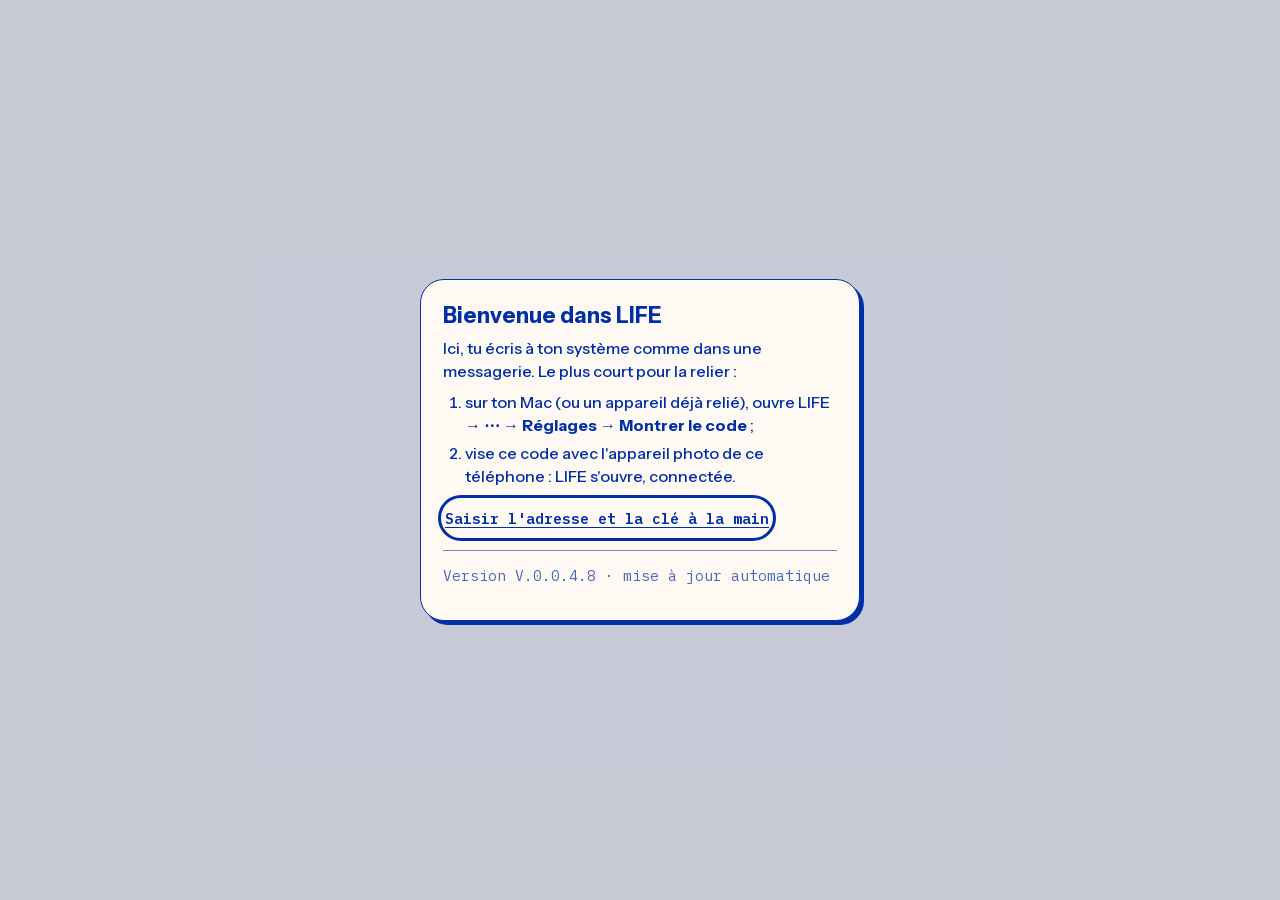
==== index.html @ bb4ff65d "V.0.0.4.8 : Boussole des choix (menu Plus → Boussole des choix) ; message « LIFE n'a rien répondu » " ====
<!doctype html>
<html lang="fr">
<head>
<meta charset="utf-8">
<meta name="viewport" content="width=device-width, initial-scale=1, viewport-fit=cover, interactive-widget=resizes-content">
<meta name="theme-color" content="#f5eee2" media="(prefers-color-scheme: light)">
<meta name="theme-color" content="#0e1830" media="(prefers-color-scheme: dark)">
<title>LIFE</title>
<link rel="manifest" href="manifest.webmanifest">
<link rel="icon" href="icon.svg" type="image/svg+xml">
<link rel="apple-touch-icon" href="icon-192.png">
<meta http-equiv="Content-Security-Policy" content="default-src 'none'; script-src 'self'; style-src 'self'; img-src 'self' data:; font-src 'self'; connect-src 'self' https://*.cloud https://cocon.metamorphose-architecture.fr; worker-src 'self'; manifest-src 'self'; frame-src 'none'; media-src 'none'; base-uri 'none'; form-action 'none'; object-src 'none'; require-trusted-types-for 'script'; trusted-types life">
<meta name="referrer" content="no-referrer">
<link rel="stylesheet" href="app.css">
</head>
<body>
<div id="ouverture" aria-hidden="true"><svg viewBox="79 79 354 354" fill="none" stroke="currentColor" stroke-width="34" stroke-linecap="round"><path d="M256 96v86M256 330v86M96 256h86M330 256h86M143 143l54 54M315 315l54 54M143 369l54-54M315 197l54-54"/></svg></div>
<header>
  <button id="retour-carte" hidden title="Revenir à Ma carte de vie" aria-label="Revenir à Ma carte de vie"><svg viewBox="0 0 24 24" fill="none" stroke="currentColor" stroke-width="1.75" stroke-linecap="round" stroke-linejoin="round" aria-hidden="true"><path d="M15 5l-7 7 7 7"/></svg></button>
  <h1>LIFE<small><span class="long">ta messagerie · </span><span id="ver-haut"></span></small></h1>
  <button id="brief" title="Brief du jour" aria-label="Brief du jour" aria-pressed="false"><svg viewBox="0 0 24 24" fill="none" stroke="currentColor" stroke-width="1.75" stroke-linecap="round" stroke-linejoin="round" aria-hidden="true"><path d="M5 4h11v14a2 2 0 0 0 2 2H6a2 2 0 0 1-2-2V5a1 1 0 0 1 1-1z"/><path d="M16 8h3a1 1 0 0 1 1 1v9a2 2 0 0 1-4 0"/><path d="M7.5 8h5M7.5 11.5h5M7.5 15h3"/></svg></button>
  <button id="maintenance" title="Maintenance" aria-label="Maintenance" aria-pressed="false"><svg viewBox="0 0 24 24" fill="none" stroke="currentColor" stroke-width="1.75" stroke-linecap="round" stroke-linejoin="round" aria-hidden="true"><path d="M14.7 6.3a4 4 0 0 0-5.4 5.4L4 17l3 3 5.3-5.3a4 4 0 0 0 5.4-5.4l-2.5 2.5-2.4-.6-.6-2.4z"/></svg></button>
  <button id="theme" title="Jour / nuit" aria-label="Jour ou nuit"><svg viewBox="0 0 24 24" fill="none" stroke="currentColor" stroke-width="1.75" stroke-linecap="round" stroke-linejoin="round" aria-hidden="true"><circle cx="12" cy="12" r="8"/><path d="M12 4a8 8 0 0 1 0 16z" fill="currentColor"/></svg></button>
  <button id="plus" title="Plus" aria-label="Plus d'options" aria-haspopup="menu" aria-expanded="false"><svg viewBox="0 0 24 24" fill="none" stroke="currentColor" stroke-width="1.75" stroke-linecap="round" stroke-linejoin="round" aria-hidden="true"><circle cx="5" cy="12" r="1.2"/><circle cx="12" cy="12" r="1.2"/><circle cx="19" cy="12" r="1.2"/></svg></button>
  <div id="menu" role="menu" hidden><button id="actualiser" role="menuitem">Actualiser</button><button id="calme" role="menuitem">Ne pas déranger : non</button><button id="notifs" role="menuitem">Notifications : non</button><button id="vers-futur" role="menuitem">Moi dans 5 ans</button><button id="vers-boussole" role="menuitem">Boussole des choix</button><button id="vers-carte" role="menuitem">Ma carte de vie</button><button id="reglages" role="menuitem">Réglages (clé du lien)</button><button id="effacer-fil" role="menuitem">Effacer ce fil</button></div>
</header>
<div id="app">
  <div id="barre-fils">
    <nav id="fils" aria-label="Fils"></nav>
    <button id="plier" aria-label="Voir tous les fils" title="Voir tous les fils" aria-expanded="false" aria-controls="fils"><svg viewBox="0 0 24 24" fill="none" stroke="currentColor" stroke-width="1.75" stroke-linecap="round" stroke-linejoin="round" aria-hidden="true"><path d="M6 15l6-6 6 6"/></svg></button>
    <button id="chercher" aria-label="Rechercher" title="Rechercher"><svg viewBox="0 0 24 24" fill="none" stroke="currentColor" stroke-width="1.75" stroke-linecap="round" stroke-linejoin="round" aria-hidden="true"><circle cx="11" cy="11" r="6.5"/><path d="M16 16l4.5 4.5"/></svg><span class="lib">Rechercher</span><kbd id="raccourci">Ctrl K</kbd></button>
  </div>
  <div id="conv">
    <div id="recherche" role="search" hidden><input id="q" type="search" placeholder="Rechercher dans mes messages…" autocomplete="off" aria-label="Rechercher dans mes messages"><button id="fermer-recherche" aria-label="Fermer la recherche"><svg viewBox="0 0 24 24" fill="none" stroke="currentColor" stroke-width="1.75" stroke-linecap="round" stroke-linejoin="round" aria-hidden="true"><path d="M6 6l12 12M18 6L6 18"/></svg></button></div>
    <div id="epingles"></div>
    <div id="tirer" aria-hidden="true">relâche pour actualiser</div>
    <main id="messages" aria-label="Conversation"><section id="flux" aria-label="Messages"></section><div id="resultats" role="region" aria-label="Résultats de la recherche" hidden></div></main>
    <section id="vue-brief" aria-label="Brief du jour"></section>
    <section id="vue-maintenance" aria-label="Maintenance"></section>
    <footer>
      <div id="bandeau" role="status" aria-live="polite" hidden></div>
      <button class="rond" id="micro" title="Dicter" aria-label="Dicter"><svg viewBox="0 0 24 24" fill="none" stroke="currentColor" stroke-width="1.75" stroke-linecap="round" stroke-linejoin="round" aria-hidden="true"><rect x="9" y="3" width="6" height="11" rx="3"/><path d="M5.5 11a6.5 6.5 0 0 0 13 0M12 17.5V21M8.5 21h7"/></svg></button>
      <textarea id="saisie" rows="1" placeholder="Écris à LIFE…" aria-label="Message"></textarea>
      <button class="rond" id="envoyer" title="Envoyer" aria-label="Envoyer" disabled><svg viewBox="0 0 24 24" fill="none" stroke="currentColor" stroke-width="1.75" stroke-linecap="round" stroke-linejoin="round" aria-hidden="true"><path d="M4 12l16-8-6 16-2.5-6.5z"/><path d="M11.5 13.5L20 4"/></svg></button>
    </footer>
  </div>
</div>

<dialog id="dlg" aria-labelledby="dlg-titre">
  <h2 id="dlg-titre">Clé et connexion</h2>
  <div class="accueil" id="accueil" hidden>
    <p>Ici, tu écris à ton système comme dans une messagerie. Le plus court pour la relier :</p>
    <ol>
      <li>sur ton Mac (ou un appareil déjà relié), ouvre LIFE → <strong>⋯</strong> → <strong>Réglages</strong> → <strong>Montrer le code</strong> ;</li>
      <li>vise ce code avec l'appareil photo de ce téléphone : LIFE s'ouvre, connectée.</li>
    </ol>
    <button type="button" class="lien" id="a-la-main">Saisir l'adresse et la clé à la main</button>
  </div>
  <div class="manuel">
  <p>Colle l'adresse du lien et la clé (les mêmes que dans Ma carte de vie). Elles restent sur cet appareil.</p>
  <input id="adresse" type="url" autocomplete="off" placeholder="Adresse du lien (commence par https://)" aria-label="Adresse du lien">
  <input id="cle" type="password" autocomplete="off" placeholder="Clé du lien" aria-label="Clé du lien">
  <input id="cle-life" type="password" autocomplete="off" placeholder="Clé propre à LIFE (facultatif)" aria-label="Clé propre à LIFE, facultative">
  <div class="rang cle-bt"><button id="coller-cle">Coller la clé copiée</button><button id="copier-cle">Copier la clé</button></div>
  <menu><button value="annuler" id="annuler">Annuler</button><button class="principal" id="garder">Enregistrer</button></menu>
  </div>
  <div class="appareil">
    <h3>Connecter un autre appareil</h3>
    <p>Sur l'ordinateur, montre le code ; sur le téléphone, vise-le avec l'appareil photo : LIFE s'ouvre, connectée, et propose de s'installer. L'adresse et la clé passent d'un appareil à l'autre, les messages sont les mêmes partout. Ce code contient ta clé : ne le montre qu'à toi.</p>
    <div class="rang"><button id="tester">Tester la connexion</button><button id="montrer-qr">Montrer le code (téléphone)</button><button id="copier-lien">Copier le lien</button></div>
    <img id="qr" alt="Code de connexion" hidden>
  </div>
  <div class="appareil">
    <h3>Cet appareil</h3>
    <p id="stockage"></p>
  </div>
  <div class="appareil">
    <h3>Effacer cet appareil</h3>
    <p>Retire de cet appareil tout ce que LIFE y garde (adresse, clés, messages, réglages, copie hors ligne). Rien n'est effacé sur le serveur ni dans Ma carte de vie.</p>
    <div class="rang"><button id="effacer-appareil">Effacer cet appareil…</button></div>
  </div>
  <p class="version" id="version"></p>
</dialog>
<dialog id="dlg-effacer" aria-labelledby="ef-titre">
  <h2 id="ef-titre">Effacer LIFE de cet appareil ?</h2>
  <p>L'adresse, les clés, les messages gardés ici et les suppressions pas encore envoyées seront perdus sur cet appareil. Le serveur et Ma carte de vie ne changent pas.</p>
  <label for="ef-saisie">Pour confirmer, tape EFFACER :</label>
  <input id="ef-saisie" type="text" autocomplete="off" autocapitalize="characters" spellcheck="false">
  <menu><button id="ef-non">Annuler</button><button class="principal" id="ef-ok" disabled>Effacer</button></menu>
</dialog>
<dialog id="dlg-connexion" aria-labelledby="cx-titre">
  <h2 id="cx-titre">Connecter cet appareil ?</h2>
  <p>Ce lien relie LIFE au serveur :</p>
  <p class="hote" id="cx-hote"></p>
  <p id="cx-avert"></p>
  <div id="cx-retaper"><label for="cx-saisie">Pour confirmer, tape le nom du serveur ci-dessus :</label>
  <input id="cx-saisie" type="text" autocomplete="off" autocapitalize="off" spellcheck="false" inputmode="url"></div>
  <menu><button id="cx-non">Refuser</button><button class="principal" id="cx-ok" disabled>Connecter</button></menu>
</dialog>
<div id="installe" hidden role="dialog" aria-modal="true" aria-labelledby="installe-titre"><div>
  <h2 id="installe-titre">LIFE est connectée ✓</h2>
  <p id="installe-txt">Installe-la sur ce téléphone : elle aura son icône et s'ouvrira comme une app.</p>
  <button class="principal" id="installe-ok">Installer LIFE</button><button id="installe-non">Plus tard</button>
</div></div>
<div id="annonce" class="lecteur" role="status" aria-live="polite" aria-atomic="true"></div>
<button id="maj" hidden>Nouvelle version de LIFE — toucher pour l'ouvrir</button>

<script src="app.js"></script>
</body>
</html>
---- app.css ----
/* Polices et jetons : charte commune aux trois apps (apps/charte/jetons.css). */
/* ===== jetons communs : début (copie de apps/charte/jetons.css — ne pas modifier ici) ===== */
/* ===== Jetons communs — LIFE, Coulisses, Tri Instagram (charte du 13/10/2026, audit design) =====
   Source unique : apps/charte/jetons.css. Chaque app en garde une COPIE IDENTIQUE en tête de sa feuille de style,
   entre les deux lignes « jetons communs » ; la recopier avec : python3 apps/charte/synchroniser.py
   (tests/test_charte_apps.py vérifie que les trois copies sont identiques à la source et que les contrastes tiennent).
   Polices : deux familles, hébergées avec chaque app (dossier fonts/ à côté de la page, licence SIL OFL 1.1) :
   aucun appel à un tiers. Instrument Sans (titres, texte long) est une police variable : une seule déclaration.
   Jour par défaut ; nuit par le réglage de l'appareil, ou forcée avec data-theme="nuit" (data-theme="jour" force le jour). */
@font-face { font-family: 'Instrument Sans'; font-style: normal; font-weight: 400 700; font-display: swap; src: url(fonts/instrument-sans.woff2) format('woff2'); unicode-range: U+0000-00FF, U+0131, U+0152-0153, U+02BB-02BC, U+02C6, U+02DA, U+02DC, U+0304, U+0308, U+0329, U+2000-206F, U+20AC, U+2122, U+2191, U+2193, U+2212, U+2215, U+FEFF, U+FFFD; }
@font-face { font-family: 'IBM Plex Mono'; font-style: normal; font-weight: 400; font-display: swap; src: url(fonts/plex-mono-400.woff2) format('woff2'); unicode-range: U+0000-00FF, U+0131, U+0152-0153, U+02BB-02BC, U+02C6, U+02DA, U+02DC, U+0304, U+0308, U+0329, U+2000-206F, U+20AC, U+2122, U+2191, U+2193, U+2212, U+2215, U+FEFF, U+FFFD; }
@font-face { font-family: 'IBM Plex Mono'; font-style: italic; font-weight: 400; font-display: swap; src: url(fonts/plex-mono-400-italique.woff2) format('woff2'); unicode-range: U+0000-00FF, U+0131, U+0152-0153, U+02BB-02BC, U+02C6, U+02DA, U+02DC, U+0304, U+0308, U+0329, U+2000-206F, U+20AC, U+2122, U+2191, U+2193, U+2212, U+2215, U+FEFF, U+FFFD; }
@font-face { font-family: 'IBM Plex Mono'; font-style: normal; font-weight: 500; font-display: swap; src: url(fonts/plex-mono-500.woff2) format('woff2'); unicode-range: U+0000-00FF, U+0131, U+0152-0153, U+02BB-02BC, U+02C6, U+02DA, U+02DC, U+0304, U+0308, U+0329, U+2000-206F, U+20AC, U+2122, U+2191, U+2193, U+2212, U+2215, U+FEFF, U+FFFD; }
@font-face { font-family: 'IBM Plex Mono'; font-style: normal; font-weight: 600; font-display: swap; src: url(fonts/plex-mono-600.woff2) format('woff2'); unicode-range: U+0000-00FF, U+0131, U+0152-0153, U+02BB-02BC, U+02C6, U+02DA, U+02DC, U+0304, U+0308, U+0329, U+2000-206F, U+20AC, U+2122, U+2191, U+2193, U+2212, U+2215, U+FEFF, U+FFFD; }
@font-face { font-family: 'IBM Plex Mono'; font-style: normal; font-weight: 700; font-display: swap; src: url(fonts/plex-mono-700.woff2) format('woff2'); unicode-range: U+0000-00FF, U+0131, U+0152-0153, U+02BB-02BC, U+02C6, U+02DA, U+02DC, U+0304, U+0308, U+0329, U+2000-206F, U+20AC, U+2122, U+2191, U+2193, U+2212, U+2215, U+FEFF, U+FFFD; }
:root {
  /* couleurs : fond crème, encre bleu Klein (contrastes : tests/test_charte_apps.py) */
  --fond: #F5EEE2; --plateau: #FAF5EC; --surface: #FEFAF3;
  --encre: #002FA7; --encre-2: #4768BD; --texte: #14204A;
  --trait: #002FA7; --trait-doux: #6F86C6; --pale: #DBE3F3; --ombre: #C9D6F0;
  --plein: #002FA7; --sur-plein: #FDFAF4;
  /* états : toujours doublés d'une forme ou d'un mot (jamais la couleur seule) */
  --ok: #186E48; --veille: #925500; --panne: #B42A35; --neutre: #6F7896;
  /* typographie : deux familles, sept tailles */
  --display: "Instrument Sans", "Helvetica Neue", Arial, sans-serif;
  --mono: "IBM Plex Mono", ui-monospace, Menlo, monospace;
  --t-xs: 12px; --t-s: 13px; --t-m: 14.5px; --t-l: 16px; --t-xl: 18px; --t-2xl: 22px; --t-3xl: 28px;
  /* espace (grille de 4) */
  --e-1: 4px; --e-2: 8px; --e-3: 12px; --e-4: 16px; --e-5: 24px; --e-6: 32px;
  /* formes : trait de 1,5 px, ombres décalées sans flou */
  --r-s: 8px; --r-m: 14px; --r-l: 24px; --r-p: 999px;
  --trait-l: 1.5px;
  --sh-1: 2px 2px 0 var(--ombre); --sh-2: 4px 4px 0 var(--ombre); --sh-3: 4px 4px 0 var(--encre);
  --cible: 44px;
  color-scheme: light;
}
:root[data-theme="nuit"] {
  --fond: #0E1830; --plateau: #122041; --surface: #172A52;
  --encre: #E3EAFF; --encre-2: #9AABD4; --texte: #E3EAFF;
  --trait: #93B3F0; --trait-doux: #6A80B8; --pale: #29447F; --ombre: #070F22;
  --plein: #93B3F0; --sur-plein: #0E1830;
  --ok: #4CC88E; --veille: #F0A93B; --panne: #FF858D; --neutre: #8F9AC0;
  --sh-3: 4px 4px 0 #2F55D4;
  color-scheme: dark;
}
@media (prefers-color-scheme: dark) {
  :root:not([data-theme="jour"]) {
    --fond: #0E1830; --plateau: #122041; --surface: #172A52;
    --encre: #E3EAFF; --encre-2: #9AABD4; --texte: #E3EAFF;
    --trait: #93B3F0; --trait-doux: #6A80B8; --pale: #29447F; --ombre: #070F22;
    --plein: #93B3F0; --sur-plein: #0E1830;
    --ok: #4CC88E; --veille: #F0A93B; --panne: #FF858D; --neutre: #8F9AC0;
    --sh-3: 4px 4px 0 #2F55D4;
    color-scheme: dark;
  }
}
/* ===== jetons communs : fin ===== */
/* LIFE — messagerie personnelle, dans le langage visuel de Ma carte de vie : bleu Klein sur crème, traits nets de
   1,5 px, ombres décalées sans flou, pastilles. Aucune clé dans ce fichier : l'adresse et la clé du lien sont saisies
   sur l'appareil (Réglages) et gardées dans ce navigateur seulement.
   Deux apps pensées séparément : APP TÉLÉPHONE (par défaut, et tout écran tactile, même large : tuiles de fils,
   zones tactiles de 44 px) et APP ORDINATEUR (900 px et plus, à la souris : @media (min-width: 900px) and (pointer: fine) ;
   fils en colonne à gauche, conversation à droite ; cibles de 36 px). */
/* Jetons propres à LIFE (le reste vient des jetons communs ci-dessus) */
:root { --accent: #002FA7; --sur-accent: #FDFAF4; --heure-moi: #C9D6F0; }   /* --heure-moi : heure dans la bulle envoyée */
:root[data-theme="nuit"] { --accent: #2F55D4; --sur-accent: #FFFFFF; --heure-moi: #172A52; }
@media (prefers-color-scheme: dark) { :root:not([data-theme="jour"]) { --accent: #2F55D4; --sur-accent: #FFFFFF; --heure-moi: #172A52; } }
* { box-sizing: border-box; }
/* Tout tient dans l'écran : la page ne défile jamais, seule la conversation défile. */
html, body { margin: 0; height: 100%; background: var(--fond); color: var(--encre); font: var(--t-l)/1.45 var(--mono); overflow: hidden; overscroll-behavior: none; }
body { display: flex; flex-direction: column; height: 100dvh; max-width: 760px; margin: 0 auto; }
button { font-family: inherit; }

/* ---------- En-tête ---------- */
header { position: relative; flex: none; display: flex; align-items: center; gap: 6px; padding: calc(env(safe-area-inset-top) + 8px) 16px 4px; }
header h1 { margin: 0 auto 0 0; min-width: 0; font: 700 26px/1 var(--display); letter-spacing: -.5px; }
header h1 small { display: block; font: 400 var(--t-xs)/1.2 var(--mono); letter-spacing: .5px; color: var(--encre-2); margin-top: 4px; text-transform: uppercase; white-space: nowrap; }
header > button { position: relative; flex: none; display: grid; place-items: center; padding: 0; width: var(--cible); height: var(--cible); border-radius: 50%;
  border: 1.5px solid var(--trait); background: var(--surface); color: var(--encre); cursor: pointer; }
header > button svg { width: 22px; height: 22px; }
header > button:active { transform: translate(2px, 2px); }
header > button[aria-pressed="true"] { background: var(--plein); border-color: var(--plein); color: var(--sur-plein); box-shadow: var(--sh-1); }
header > button .badge { position: absolute; top: -6px; right: -6px; min-width: 20px; height: 20px; padding: 0 5px; border-radius: var(--r-p);
  background: var(--plein); color: var(--sur-plein); border: 1.5px solid var(--surface); font: 600 var(--t-xs)/17px var(--mono); text-align: center; }
header > button[aria-pressed="true"] .badge { display: none; }
#menu { position: absolute; top: calc(100% + 2px); right: 16px; z-index: 12; display: flex; flex-direction: column; min-width: 240px;
  background: var(--surface); border: 1.5px solid var(--trait); border-radius: var(--r-m); box-shadow: var(--sh-3); overflow: hidden; }
#menu[hidden] { display: none; }
#menu button { all: unset; box-sizing: border-box; cursor: pointer; min-height: 48px; padding: 14px 20px; font: 500 var(--t-m)/20px var(--mono); color: var(--encre); }
#menu button + button { border-top: 1px solid var(--trait-doux); }
#menu #effacer-fil { margin-top: 6px; border-top: 1.5px solid var(--trait); }   /* action destructrice : en dernier, à part */

/* ---------- Fils (téléphone : tuiles en grille, voir APP TÉLÉPHONE plus bas ; ordinateur : colonne à gauche) ---------- */
#app { flex: 1; min-height: 0; display: flex; flex-direction: column; }
#barre-fils { flex: none; display: flex; align-items: center; gap: 0; padding: 0 4px 4px 0; }
nav { position: relative; flex: 1; min-width: 0; display: flex; gap: 8px; padding: 4px 4px 4px 16px; }
nav button { position: relative; flex: none; display: inline-flex; align-items: center; gap: 6px; height: var(--cible); padding: 0 14px 0 11px;
  border: 1.5px solid var(--trait); border-radius: var(--r-p); background: var(--surface); color: var(--encre);
  font: 600 var(--t-s)/1.1 var(--display); white-space: nowrap; cursor: pointer; }
nav button svg { width: 20px; height: 20px; flex: none; }
nav button .nom { hyphens: manual; }
nav button .badge { min-width: 20px; height: 20px; padding: 0 6px; border-radius: var(--r-p); background: var(--plein); color: var(--sur-plein);
  font: 600 var(--t-xs)/20px var(--mono); text-align: center; }
nav button[aria-pressed="true"] { background: var(--plein); border-color: var(--plein); color: var(--sur-plein); box-shadow: var(--sh-1); }
nav button:active { transform: translate(2px, 2px); }
#plier, #chercher { flex: none; display: grid; place-items: center; width: var(--cible); height: var(--cible); padding: 0; border: 0; border-radius: 50%;
  background: none; color: var(--encre); cursor: pointer; }
#plier svg, #chercher svg { width: 20px; height: 20px; }
#plier svg { transition: transform .2s; transform: rotate(180deg); }   /* ⌄ : voir tous les fils */
#chercher .lib, #chercher kbd { display: none; }

/* ---------- Conversation ---------- */
#conv { position: relative; flex: 1; min-height: 0; display: flex; flex-direction: column; }
main { flex: 1; min-height: 0; overflow-y: auto; padding: 8px 16px 24px; display: flex; flex-direction: column; gap: 16px;
  background: var(--plateau); border-top: 1.5px solid var(--trait); }
/* La conversation : #flux (messages du fil) et #resultats (recherche) ; rendu incrémental, voir app.js */
#flux, #resultats { flex: 1 0 auto; display: flex; flex-direction: column; gap: 16px; }
#flux[hidden], #resultats[hidden] { display: none; }
.anciens { align-self: center; min-height: var(--cible); padding: 0 16px; border: 1.5px dashed var(--trait-doux); border-radius: var(--r-p);
  background: none; color: var(--encre); font: 500 var(--t-s) var(--mono); cursor: pointer; }
/* bulles hors de l'écran : ni mise en page ni dessin tant qu'on n'y arrive pas (taille retenue une fois vue) */
#flux > .bulle, #flux > .ligne-life { content-visibility: auto; contain-intrinsic-size: auto 120px; }
#flux > .ouverte { content-visibility: visible; z-index: 3; }   /* feuille d'actions ouverte : rien n'est rogné */
.bulle[role="article"]:focus-visible { outline: 3px solid var(--trait); outline-offset: 3px; }
.resultat { text-align: left; width: 100%; max-width: none; color: var(--encre); font: inherit; font-size: var(--t-m); }
/* texte lu par les lecteurs d'écran seulement */
.lecteur { position: absolute !important; width: 1px; height: 1px; margin: -1px; padding: 0; overflow: hidden; clip: rect(0 0 0 0); clip-path: inset(50%); white-space: nowrap; border: 0; }
.jour { align-self: center; color: var(--encre-2); font: 400 var(--t-xs) var(--mono); text-transform: uppercase; letter-spacing: 1.5px;
  margin: 14px 0 0; padding: 3px 10px; border: 1.5px solid var(--trait-doux); border-radius: var(--r-p); }
.bulle { position: relative; max-width: 84%; padding: 12px 16px; border-radius: var(--r-m); white-space: pre-wrap; overflow-wrap: break-word;
  font: var(--t-m)/1.55 var(--mono); border: 1.5px solid var(--trait); }
.bulle.moi { align-self: flex-end; background: var(--plein); border-color: var(--plein); color: var(--sur-plein); border-bottom-right-radius: 4px; box-shadow: var(--sh-2); }
.bulle.life { align-self: flex-start; background: var(--surface); border-bottom-left-radius: 4px; box-shadow: var(--sh-1); }
.bulle .heure { display: block; font: 400 var(--t-xs) var(--mono); color: var(--encre-2); margin-top: 8px; text-align: right; }
.bulle.moi .heure { color: var(--heure-moi); }
.bulle.attente { opacity: .72; }
.bulle.echec { border-style: dashed; box-shadow: none; }
.reessayer { display: block; margin: 6px -8px -6px auto; min-height: var(--cible); padding: 0 8px; border: 0; background: none; color: inherit;
  font: 600 var(--t-s) var(--mono); text-decoration: underline; text-underline-offset: 3px; cursor: pointer; }
/* Un seul modèle de carte système : rayon 14, contour plein, barre de 4 px à gauche pour une information dans un fil */
.bulle.systeme { align-self: stretch; max-width: none; background: var(--surface); border-radius: var(--r-m); border: 1.5px solid var(--trait); box-shadow: var(--sh-2); }
.bulle.systeme.info { border-left-width: 4px; padding-top: 34px; }
.bulle.systeme.info::before { content: attr(data-etiquette); position: absolute; top: 11px; left: 14px;
  font: 500 var(--t-xs) var(--mono); letter-spacing: 1.2px; text-transform: uppercase; color: var(--encre-2); }
.bulle.systeme .titre { display: -webkit-box; -webkit-line-clamp: 2; -webkit-box-orient: vertical; overflow: hidden; white-space: normal;
  font: 700 var(--t-xl)/24px var(--display); text-wrap: balance; margin-bottom: 6px; }
.bulle.systeme .titre svg { width: 20px; height: 20px; vertical-align: -3px; margin-right: 6px; }
.bulle.systeme .section { display: block; font: 500 var(--t-xs) var(--mono); text-transform: uppercase; letter-spacing: 1.5px;
  border-top: 1px solid var(--trait-doux); padding-top: 8px; margin-top: 10px; }
.vide { margin: auto; text-align: center; color: var(--encre-2); max-width: 290px; }
.vide strong { display: block; font: 700 var(--t-2xl) var(--display); color: var(--encre); margin-bottom: 6px; }
.ecrit { align-self: flex-start; display: flex; align-items: center; gap: 12px; padding: 12px 16px; border: 1.5px solid var(--trait); border-radius: var(--r-m);
  border-bottom-left-radius: 4px; background: var(--surface); }
.ecrit .points { display: flex; gap: 5px; }
.ecrit-txt { font: 400 var(--t-xs)/1.3 var(--mono); color: var(--encre-2); }   /* « LIFE réfléchit… d'habitude ≈ N s » */
.ecrit i { width: 7px; height: 7px; border-radius: 50%; background: var(--encre); animation: point 1.2s infinite ease-in-out; }
.ecrit i:nth-child(2) { animation-delay: .15s; } .ecrit i:nth-child(3) { animation-delay: .3s; }
@keyframes point { 0%, 60%, 100% { transform: translateY(0); opacity: .35; } 30% { transform: translateY(-4px); opacity: 1; } }
@media (prefers-reduced-motion: reduce) { .ecrit i { animation: none; opacity: .7; } }
.rapides { align-self: flex-start; display: flex; gap: 8px; flex-wrap: wrap; margin: -8px 0 0 40px; }
.rapides button { min-height: var(--cible); border: 1.5px solid var(--trait); background: var(--surface); color: var(--encre); border-radius: var(--r-p);
  padding: 0 18px; font: 500 var(--t-m) var(--mono); cursor: pointer; }
.rapides button:active { background: var(--plein); color: var(--sur-plein); }
/* indice de l'appui long, montré jusqu'à ce qu'on l'ait lu ou utilisé */
.aide { align-self: center; display: flex; align-items: center; gap: 0 4px; max-width: min(100%, 520px);
  padding: 0 4px 0 14px; border: 1px dashed var(--trait-doux); border-radius: var(--r-m); color: var(--encre-2); font: 400 var(--t-s)/1.4 var(--mono); }
.aide span { flex: 1; padding: 6px 0; }
.aide button { min-height: var(--cible); padding: 0 12px; border: 0; background: none; color: var(--encre); font: 600 var(--t-s) var(--mono); text-decoration: underline; cursor: pointer; }
/* LIFE : petit avatar à côté de ses messages */
.ligne-life { align-self: flex-start; display: flex; gap: 8px; align-items: flex-end; max-width: 92%; }
.ligne-life .bulle { max-width: none; }
.avatar { flex: none; width: 30px; height: 30px; border-radius: 50%; background: linear-gradient(135deg, #002FA7, #4f7be0); color: #fff;
  display: grid; place-items: center; border: 1.5px solid var(--trait); }
.avatar svg { width: 18px; height: 18px; }
.avatar.vide { visibility: hidden; }
/* feuille d'actions d'un message (appui long ou clic droit) */
.feuille-msg { position: absolute; z-index: 8; top: calc(100% + 6px); right: 0; display: flex; flex-direction: column; min-width: 170px; white-space: normal;
  background: var(--surface); border: 1.5px solid var(--trait); border-radius: var(--r-m); box-shadow: var(--sh-3); overflow: hidden; }
.bulle.life .feuille-msg, .bulle.systeme .feuille-msg { right: auto; left: 0; }
.feuille-msg button { all: unset; box-sizing: border-box; cursor: pointer; min-height: var(--cible); padding: 12px 16px; font: 500 var(--t-m)/20px var(--mono); color: var(--encre); }
.feuille-msg button + button { border-top: 1px solid var(--trait-doux); }
.feuille-msg button:last-child { font-weight: 700; }
/* Brief et Maintenance : vues à part, avec un retour explicite */
#vue-brief, #vue-maintenance { display: none; flex: 1; min-height: 0; overflow-y: auto; padding: 12px 16px 16px; background: var(--plateau);
  border-top: 1.5px solid var(--trait); flex-direction: column; gap: 14px; }
body.brief #vue-brief, body.maintenance #vue-maintenance { display: flex; }
body.brief main, body.maintenance main { display: none; }
.retour { align-self: flex-start; display: inline-flex; align-items: center; gap: 6px; min-height: var(--cible); padding: 0 16px 0 12px;
  border: 1.5px solid var(--trait); border-radius: var(--r-p); background: var(--surface); color: var(--encre); font: 600 var(--t-m) var(--display); cursor: pointer; }
.retour svg { width: 18px; height: 18px; }
/* Recherche */
#recherche { flex: none; display: flex; gap: 8px; padding: 8px 16px; border-top: 1.5px solid var(--trait); background: var(--fond); }
#recherche[hidden] { display: none; }
#recherche input { flex: 1; min-width: 0; min-height: var(--cible); border: 1.5px solid var(--trait); border-radius: var(--r-p); padding: 8px 16px;
  font: var(--t-l) var(--mono); background: var(--surface); color: var(--encre); }
#q::-webkit-search-cancel-button, #q::-webkit-search-decoration { -webkit-appearance: none; appearance: none; display: none; }
#recherche button { flex: none; width: var(--cible); height: var(--cible); padding: 0; border: 1.5px solid var(--trait); border-radius: 50%;
  background: var(--surface); color: var(--encre); display: grid; place-items: center; cursor: pointer; }
#recherche button svg { width: 18px; height: 18px; }
mark { background: var(--pale); color: inherit; font-weight: 600; border-radius: 3px; }
.resultat { cursor: pointer; }
.resultat .ou { display: block; font: 600 var(--t-xs) var(--mono); letter-spacing: 1px; text-transform: uppercase; color: var(--encre-2); margin-bottom: 4px; }
/* Épinglés : en haut du fil */
#epingles { flex: none; display: flex; flex-direction: column; gap: 8px; padding: 0 16px; }
#epingles:not(:empty) { padding: 8px 16px; border-top: 1.5px solid var(--trait); background: var(--fond); }
.epingle { display: flex; gap: 8px; align-items: center; border: 1.5px solid var(--trait); border-radius: var(--r-m); padding: 4px 4px 4px 12px;
  background: var(--surface); font: var(--t-s)/1.35 var(--mono); }
.epingle span { flex: 1; overflow: hidden; display: -webkit-box; -webkit-line-clamp: 2; -webkit-box-orient: vertical; }
.epingle svg { width: 16px; height: 16px; flex: none; }
.epingle button { all: unset; cursor: pointer; flex: none; width: 40px; height: 40px; display: grid; place-items: center; border-radius: 50%; }
#tirer { flex: none; text-align: center; font: 500 var(--t-xs) var(--mono); letter-spacing: 1px; text-transform: uppercase; color: var(--encre-2); height: 0; overflow: hidden; transition: height .15s; }
/* ---------- Saisie ---------- */
footer { position: relative; flex: none; padding: 8px 16px calc(env(safe-area-inset-bottom) + 10px); display: flex; gap: 8px; align-items: flex-end;
  border-top: 1.5px solid var(--trait); background: var(--fond); }
textarea { flex: 1; min-width: 0; resize: none; max-height: 140px; min-height: var(--cible); border: 1.5px solid var(--trait); border-radius: 22px;
  padding: 10px 16px; font: var(--t-l)/1.45 var(--mono); background: var(--surface); color: var(--encre); outline: none; }
textarea::placeholder { color: var(--encre-2); }
.rond { width: var(--cible); height: var(--cible); padding: 0; border-radius: 50%; flex: none; cursor: pointer; display: grid; place-items: center;
  border: 1.5px solid var(--trait); }
.rond svg { width: 22px; height: 22px; }
.rond:active { transform: translate(2px, 2px); }
#micro { background: var(--surface); color: var(--encre); }
#micro.actif { background: var(--plein); color: var(--sur-plein); }
#envoyer { background: var(--plein); border-color: var(--plein); color: var(--sur-plein); box-shadow: var(--sh-2); }
#envoyer:disabled { background: var(--surface); border-color: var(--trait); color: var(--encre); box-shadow: none; cursor: default; }
#envoyer:disabled svg { opacity: .4; }
/* Message d'état : un bandeau lisible juste au-dessus de la saisie (3 à 5 s), avec « Annuler » après une suppression */
#bandeau { position: absolute; left: 16px; right: 16px; bottom: calc(100% + 10px); z-index: 9; display: flex; align-items: center; gap: 8px;
  min-height: 48px; padding: 4px 4px 4px 16px; border: 1.5px solid var(--plein); border-radius: var(--r-m); background: var(--plein); color: var(--sur-plein);
  font: 500 var(--t-m)/1.35 var(--mono); box-shadow: var(--sh-2); }
#bandeau[hidden] { display: none; }
#bandeau span { flex: 1; min-width: 0; }
#bandeau button { flex: none; min-height: 40px; padding: 0 14px; border: 1.5px solid var(--sur-plein); border-radius: var(--r-p); background: none;
  color: var(--sur-plein); font: 600 var(--t-m) var(--mono); cursor: pointer; }
#maj { position: fixed; left: 50%; bottom: calc(env(safe-area-inset-bottom) + 84px); transform: translateX(-50%); z-index: 9; min-height: var(--cible);
  border: 1.5px solid var(--plein); border-radius: var(--r-p); padding: 0 16px; font: 500 var(--t-s) var(--mono); background: var(--plein); color: var(--sur-plein);
  box-shadow: var(--sh-2); cursor: pointer; }
#maj[hidden] { display: none; }
/* ---------- Réglages, installation ---------- */
dialog { border: 1.5px solid var(--trait); border-radius: var(--r-l); padding: 22px; width: min(92vw, 440px); max-height: 92dvh; background: var(--surface);
  color: var(--encre); box-shadow: var(--sh-3); }
dialog::backdrop { background: rgba(0,47,167,.18); }
dialog h2 { margin: 0 0 8px; font: 700 var(--t-2xl) var(--display); }
dialog p { color: var(--encre-2); font-size: var(--t-m); margin: 0 0 12px; }
/* premier lancement : une seule page, le chemin court (code d'un appareil déjà relié) d'abord */
dialog .accueil { color: var(--encre); font: 500 var(--t-l)/1.45 var(--display); padding-bottom: 14px; margin-bottom: 14px; border-bottom: 1px solid var(--trait-doux); }
dialog .accueil p { color: var(--encre); font: inherit; margin: 0 0 8px; }
dialog .accueil ol { margin: 0 0 12px; padding-left: 22px; } dialog .accueil li { margin: 4px 0; }
dialog .accueil .lien { border: 0; padding: 0 2px; background: none; color: var(--encre); font: 600 var(--t-m) var(--mono); text-decoration: underline; text-underline-offset: 3px; }
dialog.premier:not(.main) .manuel, dialog.premier .appareil { display: none; }
dialog.premier.main .accueil { border-bottom: 1px solid var(--trait-doux); }
dialog input { width: 100%; min-height: var(--cible); margin-bottom: 8px; padding: 10px 12px; border-radius: var(--r-s); border: 1.5px solid var(--trait); font: var(--t-l) var(--mono);
  background: var(--fond); color: var(--encre); }
dialog menu { display: flex; justify-content: flex-end; gap: 8px; padding: 0; margin: 18px 0 0; }
dialog button { min-height: var(--cible); border: 1.5px solid var(--trait); border-radius: var(--r-p); padding: 0 16px; font: 500 var(--t-l) var(--mono); cursor: pointer;
  background: var(--surface); color: var(--encre); }
dialog button.principal { background: var(--plein); border-color: var(--plein); color: var(--sur-plein); box-shadow: var(--sh-1); }
dialog .hote { color: var(--encre); font: 700 var(--t-xl)/1.3 var(--mono); overflow-wrap: anywhere; }
#cx-retaper[hidden], #cx-ok[hidden] { display: none; }
dialog label { display: block; font-size: var(--t-m); color: var(--encre-2); margin-bottom: 6px; }
#cx-retaper label { display: block; font-size: var(--t-m); color: var(--encre-2); margin-bottom: 6px; }
dialog button:disabled { opacity: .45; cursor: default; box-shadow: none; }
dialog .cle-bt { margin-top: 4px; }
dialog .cle-bt button { padding: 0 12px; font-size: var(--t-s); }
dialog .appareil { border-top: 1px solid var(--trait-doux); margin-top: 16px; padding-top: 14px; }
dialog .appareil h3 { margin: 0 0 6px; font: 700 var(--t-l) var(--display); }
dialog .rang { display: flex; flex-wrap: wrap; gap: 8px; }
#qr { display: block; width: 220px; max-width: 100%; margin: 12px auto 4px; background: #fff; padding: 10px; border-radius: var(--r-m); border: 1.5px solid var(--trait); }
#qr[hidden] { display: none; }
#installe { position: fixed; inset: 0; z-index: 30; display: grid; place-items: center; padding: 24px; background: rgba(0,47,167,.18); }
#installe[hidden] { display: none; }
#installe > div { background: var(--surface); color: var(--encre); border: 1.5px solid var(--trait); border-radius: var(--r-l); padding: 22px; max-width: 360px; box-shadow: var(--sh-3); }
#installe h2 { margin: 0 0 8px; font: 700 var(--t-2xl) var(--display); }
#installe p { color: var(--encre-2); font-size: var(--t-m); margin: 0 0 12px; }
#installe button { min-height: var(--cible); border: 1.5px solid var(--trait); border-radius: var(--r-p); padding: 0 18px; font: 500 var(--t-l) var(--mono); cursor: pointer;
  background: var(--surface); color: var(--encre); margin: 4px 6px 0 0; }
#installe button.principal { background: var(--plein); border-color: var(--plein); color: var(--sur-plein); box-shadow: var(--sh-1); }
/* Écran d'ouverture : l'étincelle s'allume */
#ouverture { position: fixed; inset: 0; z-index: 20; display: grid; place-items: center; background: var(--fond); transition: opacity .35s; }
#ouverture svg { width: 84px; height: 84px; color: var(--trait); animation: allume .6s ease-out both; }
#ouverture.fini { opacity: 0; pointer-events: none; }
@keyframes allume { 0% { transform: scale(.6) rotate(-20deg); opacity: 0; } 60% { transform: scale(1.08); opacity: 1; } 100% { transform: scale(1); } }
@media (prefers-reduced-motion: reduce) { #ouverture { display: none; } #plier svg { transition: none; } }
/* Focus visible au clavier, partout */
button:focus-visible, .feuille-msg button:focus-visible, .epingle button:focus-visible { outline: 3px solid var(--trait); outline-offset: 2px; }
#menu button:focus-visible, .feuille-msg button:focus-visible { outline: 3px solid var(--trait); outline-offset: -4px; }
nav button[aria-pressed="true"]:focus-visible, header > button[aria-pressed="true"]:focus-visible { outline-color: var(--trait-doux); }
textarea:focus-visible, input:focus-visible { outline: 2px solid var(--trait); outline-offset: 2px; }

/* ---------- TÉLÉPHONE : écrans étroits ou peu hauts ---------- */
@media (max-width: 400px) { header h1 small .long { display: none; } }
@media (max-width: 899px) and (max-height: 700px), (pointer: coarse) and (max-height: 700px), (pointer: none) and (max-height: 700px) {
  header { padding-top: calc(env(safe-area-inset-top) + 6px); padding-bottom: 4px; }
  header h1 { font-size: 22px; }
  footer { padding-top: 6px; padding-bottom: calc(env(safe-area-inset-bottom) + 8px); }
}
@media (max-width: 899px) and (max-height: 520px), (pointer: coarse) and (max-height: 520px), (pointer: none) and (max-height: 520px) { header h1 small { display: none; } }

/* ---------- APP ORDINATEUR (900 px et plus, à la souris) : deux colonnes ----------
   Un écran tactile large (tablette, téléphone en paysage) reçoit l'app téléphone (audit du 13/10, T1). */
@media (min-width: 900px) and (pointer: fine) {
  body { max-width: 1040px; padding: 0 24px 24px; }
  header { padding: 20px 0 16px; gap: 8px; }
  header h1 { font-size: 30px; }
  #menu { right: 0; }
  #app { flex-direction: row; align-items: stretch; gap: 24px; }
  /* colonne des fils, à gauche */
  #barre-fils { width: 240px; flex: none; flex-direction: column; align-items: stretch; gap: 12px; padding: 2px 0 0; overflow-y: auto; }
  #chercher { order: -1; width: 100%; height: 40px; justify-content: flex-start; display: flex; align-items: center; gap: 10px; padding: 0 12px;
    border: 1.5px solid var(--trait); border-radius: var(--r-p); background: var(--surface); color: var(--encre-2); font: 500 var(--t-m) var(--mono); }
  #chercher .lib { display: inline; flex: 1; text-align: left; }
  #chercher kbd { display: inline; font: 500 var(--t-xs) var(--mono); padding: 1px 6px; border: 1px solid var(--trait-doux); border-radius: var(--r-s); }
  #plier { display: none; }
  nav { flex: none; flex-direction: column; padding: 0; gap: 4px; }
  nav button { width: 100%; height: 44px; gap: 12px; padding: 0 12px; border-color: transparent; background: transparent; border-radius: var(--r-m);
    font: 600 var(--t-m)/1.2 var(--display); }
  nav button svg { width: 22px; height: 22px; }
  nav button .nom { flex: 1; text-align: left; overflow: hidden; text-overflow: ellipsis; }
  nav button:not([aria-pressed="true"]):hover { background: var(--surface); border-color: var(--trait-doux); }
  nav button[aria-pressed="true"] { border-color: var(--plein); }
  nav button:active { transform: none; }
  /* conversation à droite : un plateau qui se détache du fond, avec une ombre décalée */
  #conv { flex: 1 1 720px; max-width: 720px; border: 1.5px solid var(--trait); border-radius: var(--r-l); background: var(--plateau);
    box-shadow: var(--sh-2); overflow: hidden; }
  main, #vue-brief, #vue-maintenance { border-top: 0; padding: 16px 24px 24px; }
  #recherche { border-top: 0; border-bottom: 1.5px solid var(--trait); padding: 10px 16px; background: var(--plateau); }
  #epingles:not(:empty) { border-top: 0; border-bottom: 1.5px solid var(--trait); background: var(--plateau); }
  .bulle { max-width: 560px; font-size: var(--t-l); line-height: 22px; }
  .ligne-life { max-width: 600px; }
  .bulle.systeme { max-width: none; }
  footer { padding: 12px 16px 14px; background: var(--plateau); }
  #bandeau { left: 24px; right: 24px; }
  #maj { bottom: 110px; }
  .bulle.systeme .titre { font-size: var(--t-xl); line-height: 24px; }
}
/* souris : cibles de 36 px au moins, survol qui soulève */
@media (min-width: 900px) and (pointer: fine) {
  :root { --cible: 36px; }
  header > button { width: 40px; height: 40px; }
  nav button { height: 40px; }
  .rond { width: 42px; height: 42px; }
  textarea { min-height: 42px; padding: 9px 16px; border-radius: 21px; }
  #menu button { min-height: 40px; padding: 10px 20px; }
  .rapides button:hover, .retour:hover, dialog button:hover, header > button:not([aria-pressed="true"]):hover { transform: translate(-1px, -1px); box-shadow: var(--sh-1); }
}
#retour-carte[hidden] { display: none !important; }

/* ===== APP TÉLÉPHONE (13/10) : les fils exactement comme avant — 5 tuiles carrées par rangée, puis une rangée
   avec ⌄ au centre et la loupe à droite ; ⌄ les rétrécit en une rangée d'icônes. L'app ordinateur n'est pas concernée. ===== */
@media (max-width: 899px), (pointer: coarse), (pointer: none) {
  #barre-fils { display: grid !important; grid-template-columns: 1fr auto 1fr !important; align-items: center; gap: 0 !important; padding: 0 16px 8px !important; }
  #barre-fils nav { grid-column: 1 / -1; display: grid !important; grid-template-columns: repeat(5, 1fr); gap: 8px; padding: 16px 0;
    margin: 0 !important; }
  #barre-fils nav button { position: relative; flex-direction: column; align-items: center; justify-content: center; aspect-ratio: 1; height: auto;
    min-width: 0; padding: 6px 2px; gap: 4px; border: 1.5px solid var(--trait); border-radius: 16px; white-space: nowrap; }
  #barre-fils nav button svg { width: 27px; height: 27px; }
  /* noms des tuiles en capitales, tailles d'origine : choix de la propriétaire (« exactement comme avant »), préféré au 11 px.
     Exceptions à l'échelle de sept tailles (--t-xs à --t-3xl) de la charte commune, gardées volontairement :
     ces tailles de tuiles et le titre LIFE de l'en-tête (26, 22 et 30 px), dont la disposition est figée au pixel
     (test « tuiles exactement comme avant », référence V.0.0.28). */
  #barre-fils nav button .nom { display: block; text-transform: uppercase; font: 700 9.5px/1.1 var(--display); letter-spacing: 0; white-space: nowrap; }
  #barre-fils nav button.moyen .nom { font-size: 8.4px; }
  #barre-fils nav button.long .nom { font-size: 7.4px; letter-spacing: -.25px; }
  #barre-fils nav button .badge { position: absolute; top: -7px; right: -7px; }
  #barre-fils #plier { grid-column: 2; margin: -8px 0 0; width: 46px; height: 20px; border: 1.5px solid var(--trait); border-radius: 999px; }
  #barre-fils #plier svg { width: 16px; height: 16px; transform: none; }
  #barre-fils #chercher { grid-column: 3; justify-self: end; margin: -8px 0 0; width: 28px; height: 28px; border: 0; }
  #barre-fils #chercher svg { width: 18px; height: 18px; }
  /* rétrécis : une rangée de 10 icônes, sans noms */
  body:not(.grille) #barre-fils nav { grid-template-columns: repeat(10, 1fr); gap: 6px; padding: 8px 0 10px; }
  body:not(.grille) #barre-fils nav button { aspect-ratio: 1; padding: 0; border-radius: 10px; }
  body:not(.grille) #barre-fils nav button .nom { display: none; }
  body:not(.grille) #barre-fils nav button svg { width: 20px; height: 20px; }
  body:not(.grille) #barre-fils #plier svg { transform: rotate(180deg); }
}
/* APP TÉLÉPHONE : cibles de 44 px (audit expert accessibilité LT2, WCAG 2.5.5 / 2.5.8) SANS rien changer au dessin ni à la
   disposition : chaque bouton (ronds de l'en-tête, ⌄, loupe) EST une boîte de 44 px ; le dessin visible (rond de 40 px,
   pastille de 46×20, loupe de 28) est tracé à l'intérieur (::before), et des marges négatives rendent exactement la place
   qu'il prenait avant. Variables : --zh (haut), --zb (bas), --zc (côtés) = ce que la cible ajoute autour du dessin. */
@media (max-width: 899px), (pointer: coarse), (pointer: none) {
  header { gap: 0; padding-right: 14px; }
  header > button { width: 44px; height: 44px; margin: -2px 0; border: 0; background: none; isolation: isolate; }
  header > button::before { content: ''; position: absolute; inset: 2px; z-index: -1; border-radius: 50%; border: 1.5px solid var(--trait); background: var(--surface); }
  header > button[aria-pressed="true"] { background: none; box-shadow: none; }
  header > button[aria-pressed="true"]::before { background: var(--plein); border-color: var(--plein); box-shadow: var(--sh-1); }
  header > button svg { width: 20px; height: 20px; }
  header > button .badge { top: -4px; right: -4px; }
  #barre-fils { position: relative; z-index: 2; }   /* la cible de ⌄ peut mordre sur le haut de la conversation (fils repliés) */
  #barre-fils #plier, #barre-fils #chercher { position: relative; z-index: 1; box-sizing: border-box; isolation: isolate; }
  #barre-fils #plier { --zh: 12px; --zb: 12px; --zc: 1px; width: calc(46px + 2 * var(--zc)); height: calc(20px + var(--zh) + var(--zb));
    padding: var(--zh) var(--zc) var(--zb); margin: calc(-8px - var(--zh)) calc(-1 * var(--zc)) calc(-1 * var(--zb)); border: 0; background: none; }
  #barre-fils #plier::before { content: ''; position: absolute; z-index: -1; inset: var(--zh) var(--zc) var(--zb); border: 1.5px solid var(--trait); border-radius: 999px; }
  #barre-fils #chercher { --zh: 8px; --zb: 8px; --zc: 8px; width: calc(28px + 2 * var(--zc)); height: calc(28px + var(--zh) + var(--zb));
    padding: var(--zh) var(--zc) var(--zb); margin: calc(-8px - var(--zh)) calc(-1 * var(--zc)) calc(-1 * var(--zb)); }
  body:not(.grille) #barre-fils #plier { --zh: 6px; --zb: 18px; }
  body:not(.grille) #barre-fils #chercher { --zh: 2px; --zb: 14px; }
}
@media (max-width: 899px) and (max-height: 780px), (pointer: coarse) and (max-height: 780px), (pointer: none) and (max-height: 780px) {
  body.grille #barre-fils #plier { --zh: 4px; --zb: 20px; }
  body.grille #barre-fils #chercher { --zh: 0px; --zb: 16px; }
}
@media (max-width: 899px) and (max-height: 600px), (pointer: coarse) and (max-height: 600px), (pointer: none) and (max-height: 600px) {
  body.grille #barre-fils #plier { --zh: 0px; --zb: 24px; }
  body.grille #barre-fils #chercher { --zh: 0px; --zb: 16px; }
}
/* écran peu haut, comme avant : tuiles moins hautes, puis sans noms */
@media (max-width: 899px) and (max-height: 780px), (pointer: coarse) and (max-height: 780px), (pointer: none) and (max-height: 780px) {
  body.grille #barre-fils nav { gap: 6px; padding: 8px 0; }
  body.grille #barre-fils nav button { aspect-ratio: auto; height: 54px; border-radius: 13px; gap: 3px; padding: 4px 2px; }
  body.grille #barre-fils nav button svg { width: 22px; height: 22px; }
}
@media (max-width: 899px) and (max-height: 600px), (pointer: coarse) and (max-height: 600px), (pointer: none) and (max-height: 600px) {
  body.grille #barre-fils nav button { height: 40px; } body.grille #barre-fils nav button .nom { display: none; }
}

/* Sélection de plusieurs messages (14/10) : bulle choisie bien marquée, barre d'actions à la place du bandeau */
#flux .bulle.choisie { outline: 3px solid var(--plein); outline-offset: 2px; }
body.en-selection #flux .bulle[data-id] { cursor: pointer; }
#selbarre { position: absolute; left: 16px; right: 16px; bottom: calc(100% + 10px); z-index: 9; display: flex; align-items: center; flex-wrap: wrap; gap: 8px;
  min-height: 48px; padding: 4px 4px 4px 16px; border: 1.5px solid var(--plein); border-radius: var(--r-m); background: var(--plein); color: var(--sur-plein);
  font: 500 var(--t-m)/1.35 var(--mono); box-shadow: var(--sh-2); }
#selbarre[hidden] { display: none; }
#selbarre span { flex: 1; min-width: 0; }
#selbarre button { flex: none; min-height: 40px; padding: 0 14px; border: 1.5px solid var(--sur-plein); border-radius: var(--r-p); background: none;
  color: var(--sur-plein); font: 600 var(--t-m) var(--mono); cursor: pointer; }
#selbarre button:disabled { opacity: .5; cursor: default; }

/* Fil sans tuile (14/10) : « Moi dans 5 ans », bandeau en haut de la conversation avec retour vers Général */
#filcache { display: flex; align-items: center; justify-content: space-between; gap: 8px; margin: 8px 16px 0; padding: 6px 6px 6px 14px;
  border: 1.5px solid var(--plein); border-radius: var(--r-m); background: var(--plein); color: var(--sur-plein); font: 600 var(--t-m)/1.3 var(--mono); }
#filcache[hidden] { display: none; }
#filcache button { flex: none; min-height: 40px; padding: 0 12px; border: 1.5px solid var(--sur-plein); border-radius: var(--r-p); background: none;
  color: var(--sur-plein); font: 600 var(--t-s) var(--mono); cursor: pointer; }
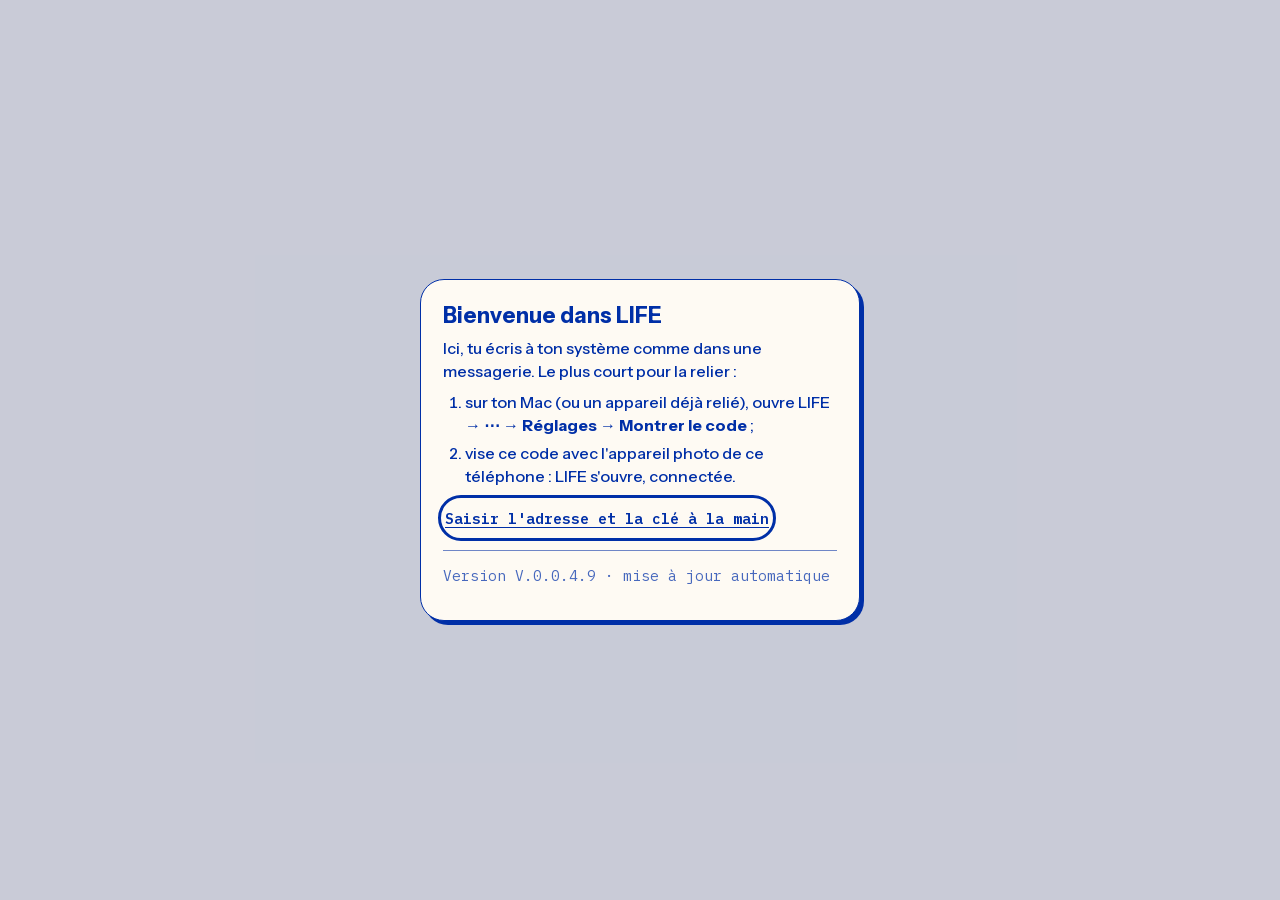
==== commit 19d97701: "V.0.0.4.9 : balayer entre les fils (téléphone), Le comité (table à cinq voix), icônes du menu, « Con" ====
--- a/index.html
+++ b/index.html
@@ -22,7 +22,7 @@
   <button id="maintenance" title="Maintenance" aria-label="Maintenance" aria-pressed="false"><svg viewBox="0 0 24 24" fill="none" stroke="currentColor" stroke-width="1.75" stroke-linecap="round" stroke-linejoin="round" aria-hidden="true"><path d="M14.7 6.3a4 4 0 0 0-5.4 5.4L4 17l3 3 5.3-5.3a4 4 0 0 0 5.4-5.4l-2.5 2.5-2.4-.6-.6-2.4z"/></svg></button>
   <button id="theme" title="Jour / nuit" aria-label="Jour ou nuit"><svg viewBox="0 0 24 24" fill="none" stroke="currentColor" stroke-width="1.75" stroke-linecap="round" stroke-linejoin="round" aria-hidden="true"><circle cx="12" cy="12" r="8"/><path d="M12 4a8 8 0 0 1 0 16z" fill="currentColor"/></svg></button>
   <button id="plus" title="Plus" aria-label="Plus d'options" aria-haspopup="menu" aria-expanded="false"><svg viewBox="0 0 24 24" fill="none" stroke="currentColor" stroke-width="1.75" stroke-linecap="round" stroke-linejoin="round" aria-hidden="true"><circle cx="5" cy="12" r="1.2"/><circle cx="12" cy="12" r="1.2"/><circle cx="19" cy="12" r="1.2"/></svg></button>
-  <div id="menu" role="menu" hidden><button id="actualiser" role="menuitem">Actualiser</button><button id="calme" role="menuitem">Ne pas déranger : non</button><button id="notifs" role="menuitem">Notifications : non</button><button id="vers-futur" role="menuitem">Moi dans 5 ans</button><button id="vers-boussole" role="menuitem">Boussole des choix</button><button id="vers-carte" role="menuitem">Ma carte de vie</button><button id="reglages" role="menuitem">Réglages (clé du lien)</button><button id="effacer-fil" role="menuitem">Effacer ce fil</button></div>
+  <div id="menu" role="menu" hidden><button id="actualiser" role="menuitem">Actualiser</button><button id="calme" role="menuitem">Ne pas déranger : non</button><button id="notifs" role="menuitem">Notifications : non</button><button id="vers-futur" role="menuitem">Moi dans 5 ans</button><button id="vers-boussole" role="menuitem">Boussole des choix</button><button id="vers-carte" role="menuitem">Ma carte de vie</button><button id="vers-appareil" role="menuitem"><svg class="ico" viewBox="0 0 24 24" fill="none" stroke="currentColor" stroke-width="1.75" stroke-linecap="round" stroke-linejoin="round" aria-hidden="true"><rect x="7" y="2.5" width="10" height="19" rx="2.5"/><path d="M11 18.5h2"/></svg><span>Connecter un autre appareil</span></button><button id="reglages" role="menuitem"><svg class="ico" viewBox="0 0 24 24" fill="none" stroke="currentColor" stroke-width="1.75" stroke-linecap="round" stroke-linejoin="round" aria-hidden="true"><circle cx="12" cy="12" r="3"/><path d="M12 2.8v2.4M12 18.8v2.4M2.8 12h2.4M18.8 12h2.4M5.5 5.5l1.7 1.7M16.8 16.8l1.7 1.7M5.5 18.5l1.7-1.7M16.8 7.2l1.7-1.7"/></svg><span>Réglages (clé du lien)</span></button><button id="effacer-fil" role="menuitem">Effacer ce fil</button></div>
 </header>
 <div id="app">
   <div id="barre-fils">
--- a/app.css
+++ b/app.css
@@ -431,3 +431,36 @@
 #filcache[hidden] { display: none; }
 #filcache button { flex: none; min-height: 40px; padding: 0 12px; border: 1.5px solid var(--sur-plein); border-radius: var(--r-p); background: none;
   color: var(--sur-plein); font: 600 var(--t-s) var(--mono); cursor: pointer; }
+
+/* ===== V.0.0.4.9 ===== */
+/* menu ••• : icône (mêmes tracés que Ma carte de vie) + texte */
+#menu button .ico { flex: none; width: 20px; height: 20px; }
+#menu button:has(.ico) { display: flex; align-items: center; gap: 12px; }
+/* changer de fil en balayant (téléphone) : le vertical reste celui du téléphone */
+#messages { touch-action: pan-y; }
+@media (min-width: 900px) and (pointer: fine) { #messages { touch-action: auto; } }
+/* Le comité (maquette du Drive) */
+#comite { flex: none; padding: 10px 16px 6px; border-bottom: 1.5px solid var(--trait-doux); background: var(--fond); }
+#comite[hidden] { display: none; }
+.cm-tete { display: flex; align-items: baseline; gap: 10px; }
+.cm-tete h2 { margin: 0; font: 700 var(--t-xl) var(--display); color: var(--accent); }
+.cm-etape { margin-left: auto; font: 500 var(--t-xs) var(--mono); letter-spacing: .6px; color: var(--encre-2); }
+.cm-repli { all: unset; cursor: pointer; font: 500 var(--t-xs) var(--mono); color: var(--encre-2); text-decoration: underline; min-height: 28px; padding: 0 4px; }
+.cm-repli:focus-visible { outline: 3px solid var(--trait); }
+.cm-barre { display: grid; grid-template-columns: repeat(5, 1fr); gap: 4px; margin: 8px 0; }
+.cm-barre i { height: 4px; border-radius: 2px; background: var(--trait-doux); }
+.cm-barre i.on { background: var(--accent); }
+.cm-table { position: relative; width: min(100%, 250px); aspect-ratio: 1; margin: 6px auto 4px; }
+.cm-centre { position: absolute; inset: 24%; border: 1.5px solid var(--accent); border-radius: 50%; background: var(--surface); display: flex; flex-direction: column; align-items: center; justify-content: center; text-align: center; padding: 8px; overflow: hidden; }
+.cm-centre small { font: 500 9px var(--mono); letter-spacing: .8px; color: var(--encre-2); }
+.cm-centre b { font: 700 var(--t-m)/1.2 var(--display); color: var(--encre); display: -webkit-box; -webkit-line-clamp: 4; -webkit-box-orient: vertical; overflow: hidden; }
+.cm-siege { position: absolute; transform: translate(-50%, -50%); display: flex; flex-direction: column; align-items: center; gap: 2px; }
+.cm-rond { display: grid; place-items: center; width: 38px; height: 38px; border-radius: 50%; border: 1.5px solid var(--accent); background: var(--surface); color: var(--accent); font: 700 var(--t-m) var(--display); }
+.cm-siege.parle .cm-rond { background: var(--accent); color: var(--sur-accent); box-shadow: 0 0 0 4px var(--trait-doux); }
+.cm-siege small { font: 400 10px var(--mono); color: var(--accent); white-space: nowrap; }
+.cm-parole { border: 1.5px solid var(--accent); border-radius: var(--r-m); background: var(--surface); padding: 8px 12px; margin-top: 6px; }
+.cm-parole small { font: 500 var(--t-xs) var(--mono); letter-spacing: .6px; color: var(--accent); }
+.cm-parole p { margin: 4px 0 0; font: 500 var(--t-m)/1.35 var(--display); max-height: 5.4em; overflow: hidden; }
+.cm-pied { margin: 6px 0 2px; text-align: center; font: 400 var(--t-xs) var(--mono); color: var(--accent); }
+@media (max-height: 700px) { .cm-table { display: none; } }   /* petit écran / clavier ouvert : la table se replie, étapes et voix restent */
+@media (min-width: 900px) and (pointer: fine) { #comite { padding: 14px 24px 8px; } .cm-table { width: 300px; } .cm-rond { width: 44px; height: 44px; } }
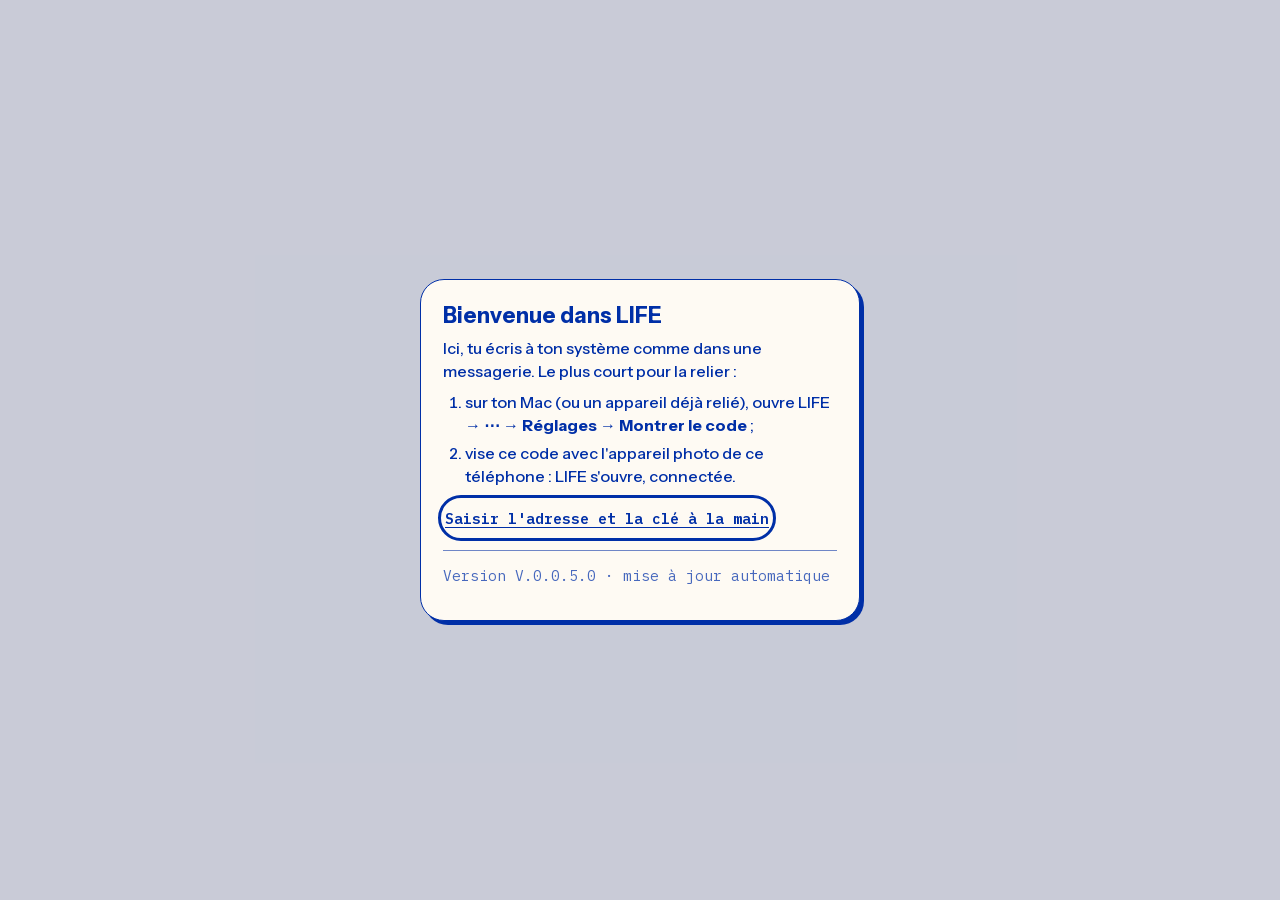
==== commit 5a966baa: "Clé du lien : message clair (clé des apps, pas la clé GitHub), commande de copie sur le Mac (V.0.0.5" ====
--- a/index.html
+++ b/index.html
@@ -57,7 +57,7 @@
     <button type="button" class="lien" id="a-la-main">Saisir l'adresse et la clé à la main</button>
   </div>
   <div class="manuel">
-  <p>Colle l'adresse du lien et la clé (les mêmes que dans Ma carte de vie). Elles restent sur cet appareil.</p>
+  <p>Colle l'adresse du lien et la clé (les mêmes que dans Ma carte de vie). Elles restent sur cet appareil. C'est la clé des apps, pas la clé GitHub de synchro : si elle est refusée, lance « zsh scripts/cocon_copier_cle_app.sh » sur le Mac, puis « Coller la clé copiée » et « Tester la connexion ».</p>
   <input id="adresse" type="url" autocomplete="off" placeholder="Adresse du lien (commence par https://)" aria-label="Adresse du lien">
   <input id="cle" type="password" autocomplete="off" placeholder="Clé du lien" aria-label="Clé du lien">
   <input id="cle-life" type="password" autocomplete="off" placeholder="Clé propre à LIFE (facultatif)" aria-label="Clé propre à LIFE, facultative">
--- a/app.css
+++ b/app.css
@@ -452,12 +452,12 @@
 .cm-barre i.on { background: var(--accent); }
 .cm-table { position: relative; width: min(100%, 250px); aspect-ratio: 1; margin: 6px auto 4px; }
 .cm-centre { position: absolute; inset: 24%; border: 1.5px solid var(--accent); border-radius: 50%; background: var(--surface); display: flex; flex-direction: column; align-items: center; justify-content: center; text-align: center; padding: 8px; overflow: hidden; }
-.cm-centre small { font: 500 9px var(--mono); letter-spacing: .8px; color: var(--encre-2); }
+.cm-centre small { font: 500 var(--t-xs) var(--mono); letter-spacing: .8px; color: var(--encre-2); }
 .cm-centre b { font: 700 var(--t-m)/1.2 var(--display); color: var(--encre); display: -webkit-box; -webkit-line-clamp: 4; -webkit-box-orient: vertical; overflow: hidden; }
 .cm-siege { position: absolute; transform: translate(-50%, -50%); display: flex; flex-direction: column; align-items: center; gap: 2px; }
 .cm-rond { display: grid; place-items: center; width: 38px; height: 38px; border-radius: 50%; border: 1.5px solid var(--accent); background: var(--surface); color: var(--accent); font: 700 var(--t-m) var(--display); }
 .cm-siege.parle .cm-rond { background: var(--accent); color: var(--sur-accent); box-shadow: 0 0 0 4px var(--trait-doux); }
-.cm-siege small { font: 400 10px var(--mono); color: var(--accent); white-space: nowrap; }
+.cm-siege small { font: 400 var(--t-xs) var(--mono); color: var(--accent); white-space: nowrap; }
 .cm-parole { border: 1.5px solid var(--accent); border-radius: var(--r-m); background: var(--surface); padding: 8px 12px; margin-top: 6px; }
 .cm-parole small { font: 500 var(--t-xs) var(--mono); letter-spacing: .6px; color: var(--accent); }
 .cm-parole p { margin: 4px 0 0; font: 500 var(--t-m)/1.35 var(--display); max-height: 5.4em; overflow: hidden; }
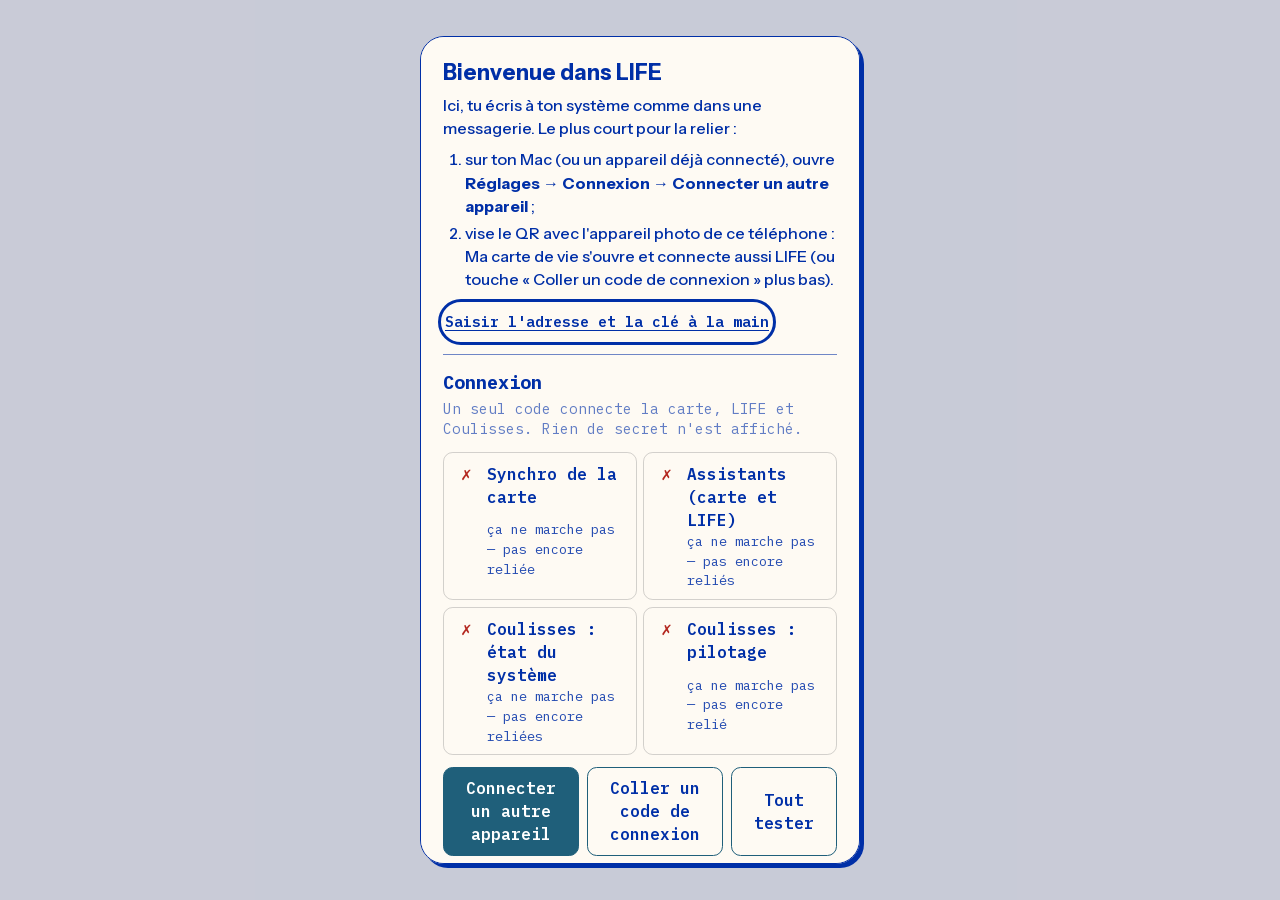
==== commit c78d0803: "LIFE V.0.0.5.2 : connexion simplifiée (un seul écran Connexion, message d'erreur unique, QR avec cod" ====
--- a/index.html
+++ b/index.html
@@ -12,6 +12,7 @@
 <meta http-equiv="Content-Security-Policy" content="default-src 'none'; script-src 'self'; style-src 'self'; img-src 'self' data:; font-src 'self'; connect-src 'self' https://*.cloud https://cocon.metamorphose-architecture.fr; worker-src 'self'; manifest-src 'self'; frame-src 'none'; media-src 'none'; base-uri 'none'; form-action 'none'; object-src 'none'; require-trusted-types-for 'script'; trusted-types life">
 <meta name="referrer" content="no-referrer">
 <link rel="stylesheet" href="app.css">
+<link rel="stylesheet" href="connexion.css">
 </head>
 <body>
 <div id="ouverture" aria-hidden="true"><svg viewBox="79 79 354 354" fill="none" stroke="currentColor" stroke-width="34" stroke-linecap="round"><path d="M256 96v86M256 330v86M96 256h86M330 256h86M143 143l54 54M315 315l54 54M143 369l54-54M315 197l54-54"/></svg></div>
@@ -51,11 +52,13 @@
   <div class="accueil" id="accueil" hidden>
     <p>Ici, tu écris à ton système comme dans une messagerie. Le plus court pour la relier :</p>
     <ol>
-      <li>sur ton Mac (ou un appareil déjà relié), ouvre LIFE → <strong>⋯</strong> → <strong>Réglages</strong> → <strong>Montrer le code</strong> ;</li>
-      <li>vise ce code avec l'appareil photo de ce téléphone : LIFE s'ouvre, connectée.</li>
+      <li>sur ton Mac (ou un appareil déjà connecté), ouvre <strong>Réglages</strong> → <strong>Connexion</strong> → <strong>Connecter un autre appareil</strong> ;</li>
+      <li>vise le QR avec l'appareil photo de ce téléphone : Ma carte de vie s'ouvre et connecte aussi LIFE (ou touche « Coller un code de connexion » plus bas).</li>
     </ol>
     <button type="button" class="lien" id="a-la-main">Saisir l'adresse et la clé à la main</button>
   </div>
+  <div id="connexion-ecran"></div>
+  <details class="avance-life" id="avance-life"><summary>Avancé : saisie à la main et ancien code</summary>
   <div class="manuel">
   <p>Colle l'adresse du lien et la clé (les mêmes que dans Ma carte de vie). Elles restent sur cet appareil. C'est la clé des apps, pas la clé GitHub de synchro : si elle est refusée, lance « zsh scripts/cocon_copier_cle_app.sh » sur le Mac, puis « Coller la clé copiée » et « Tester la connexion ».</p>
   <input id="adresse" type="url" autocomplete="off" placeholder="Adresse du lien (commence par https://)" aria-label="Adresse du lien">
@@ -70,6 +73,7 @@
     <div class="rang"><button id="tester">Tester la connexion</button><button id="montrer-qr">Montrer le code (téléphone)</button><button id="copier-lien">Copier le lien</button></div>
     <img id="qr" alt="Code de connexion" hidden>
   </div>
+  </details>
   <div class="appareil">
     <h3>Cet appareil</h3>
     <p id="stockage"></p>
@@ -105,6 +109,7 @@
 <div id="annonce" class="lecteur" role="status" aria-live="polite" aria-atomic="true"></div>
 <button id="maj" hidden>Nouvelle version de LIFE — toucher pour l'ouvrir</button>
 
+<script src="connexion.js"></script>
 <script src="app.js"></script>
 </body>
 </html>
--- a/app.css
+++ b/app.css
@@ -457,10 +457,17 @@
 .cm-siege { position: absolute; transform: translate(-50%, -50%); display: flex; flex-direction: column; align-items: center; gap: 2px; }
 .cm-rond { display: grid; place-items: center; width: 38px; height: 38px; border-radius: 50%; border: 1.5px solid var(--accent); background: var(--surface); color: var(--accent); font: 700 var(--t-m) var(--display); }
 .cm-siege.parle .cm-rond { background: var(--accent); color: var(--sur-accent); box-shadow: 0 0 0 4px var(--trait-doux); }
-.cm-siege small { font: 400 var(--t-xs) var(--mono); color: var(--accent); white-space: nowrap; }
+.cm-siege small { font: 400 var(--t-xs) var(--mono); color: var(--accent); white-space: nowrap; max-width: 76px; overflow: hidden; text-overflow: ellipsis; }
+.cm-table.large { width: min(100%, 300px); margin-bottom: 22px; }
+.cm-table.large .cm-rond { width: 34px; height: 34px; }
+.cm-centre small.cm-aide { margin-top: 4px; letter-spacing: 0; }
+.cm-modes { display: flex; gap: 6px; margin: 0 0 6px; }
+.cm-mode { all: unset; box-sizing: border-box; cursor: pointer; flex: 1; text-align: center; min-height: 32px; padding: 4px 8px; display: grid; place-items: center; border: 1.5px solid var(--accent); border-radius: var(--r-m); font: 500 var(--t-xs) var(--mono); color: var(--accent); background: var(--surface); }
+.cm-mode.on { background: var(--accent); color: var(--sur-accent); }
+.cm-mode:focus-visible { outline: 3px solid var(--trait); outline-offset: 2px; }
 .cm-parole { border: 1.5px solid var(--accent); border-radius: var(--r-m); background: var(--surface); padding: 8px 12px; margin-top: 6px; }
 .cm-parole small { font: 500 var(--t-xs) var(--mono); letter-spacing: .6px; color: var(--accent); }
 .cm-parole p { margin: 4px 0 0; font: 500 var(--t-m)/1.35 var(--display); max-height: 5.4em; overflow: hidden; }
 .cm-pied { margin: 6px 0 2px; text-align: center; font: 400 var(--t-xs) var(--mono); color: var(--accent); }
 @media (max-height: 700px) { .cm-table { display: none; } }   /* petit écran / clavier ouvert : la table se replie, étapes et voix restent */
-@media (min-width: 900px) and (pointer: fine) { #comite { padding: 14px 24px 8px; } .cm-table { width: 300px; } .cm-rond { width: 44px; height: 44px; } }
+@media (min-width: 900px) and (pointer: fine) { #comite { padding: 14px 24px 8px; } .cm-table { width: 300px; } .cm-table.large { width: 340px; } .cm-rond { width: 44px; height: 44px; } .cm-table.large .cm-rond { width: 38px; height: 38px; } .cm-modes { max-width: 420px; } .cm-siege small { max-width: 96px; } }
--- a/connexion.css
+++ b/connexion.css
@@ -0,0 +1,38 @@
+/* Écran « Connexion » commun (Ma carte de vie, LIFE, Coulisses). Couleurs reprises de l'app hôte quand elle les définit
+   (--cx-texte, --cx-fond, --cx-accent) ; sinon valeurs sobres, contraste suffisant. */
+/* ===== App téléphone ===== */
+.cx { color: var(--cx-texte, inherit); font: inherit; }
+.cx .cx-titre { margin: 0 0 .25rem; font-size: 1.15rem; }
+.cx .cx-aide { margin: .25rem 0 .75rem; font-size: .9rem; line-height: 1.4; opacity: .85; }
+.cx .cx-liens { list-style: none; margin: 0 0 .75rem; padding: 0; display: grid; gap: .4rem; }
+.cx .cx-lien { display: grid; grid-template-columns: 1.6rem 1fr; column-gap: .5rem; align-items: baseline; padding: .5rem .6rem; border-radius: .6rem;
+  border: 1px solid var(--cx-trait, rgba(128,128,128,.35)); }
+.cx .cx-marque { font-weight: 700; font-size: 1.1rem; text-align: center; }
+.cx .cx-lien.ok .cx-marque { color: var(--cx-ok, #1b7a3a); }
+.cx .cx-lien.ko .cx-marque { color: var(--cx-ko, #b3261e); }
+.cx .cx-nom { font-weight: 600; }
+.cx .cx-detail { grid-column: 2; font-size: .85rem; opacity: .85; }
+.cx .cx-actions { display: grid; gap: .5rem; margin: .5rem 0; }
+.cx .cx-btn { min-height: 44px; padding: .55rem .9rem; border-radius: .6rem; border: 1px solid var(--cx-accent, #1f5f7a); background: var(--cx-accent, #1f5f7a);
+  color: var(--cx-sur-accent, #fff); font: inherit; font-weight: 600; cursor: pointer; width: 100%; }
+.cx .cx-btn.cx-sec { background: transparent; color: var(--cx-texte, inherit); }
+.cx .cx-btn.cx-danger { border-color: var(--cx-ko, #b3261e); color: var(--cx-ko, #b3261e); }
+.cx .cx-btn:focus-visible, .cx .cx-champ:focus-visible, .cx summary:focus-visible { outline: 3px solid var(--cx-focus, #f2a900); outline-offset: 2px; }
+.cx .cx-champ { box-sizing: border-box; width: 100%; min-height: 44px; padding: .5rem .7rem; margin: .4rem 0; border-radius: .6rem; font: inherit;
+  border: 1px solid var(--cx-trait, rgba(128,128,128,.6)); background: var(--cx-fond, transparent); color: var(--cx-texte, inherit); }
+.cx .cx-plus { margin: .4rem 0; display: grid; justify-items: center; gap: .4rem; }
+.cx .cx-qr { width: min(248px, 70vw); height: auto; background: #fff; padding: 8px; border-radius: .5rem; image-rendering: pixelated; }
+.cx .cx-etat { min-height: 1.3em; margin: .4rem 0; font-size: .9rem; }
+.cx .cx-avance { margin-top: .6rem; }
+.cx .cx-avance summary { min-height: 44px; display: flex; align-items: center; cursor: pointer; font-weight: 600; }
+.cx .cx-avance > .cx-btn, .cx .cx-avance .cx-rec { margin-top: .5rem; }
+.cx .cx-rec { display: grid; gap: .4rem; }
+/* ===== App ordinateur ===== */
+@media (min-width: 900px) and (pointer: fine) {
+  .cx .cx-liens { grid-template-columns: 1fr 1fr; }
+  .cx .cx-actions { grid-template-columns: repeat(3, auto); justify-content: start; }
+  .cx .cx-btn { width: auto; min-height: 38px; }
+  .cx .cx-champ { max-width: 32rem; }
+  .cx .cx-plus { justify-items: start; }
+  .cx .cx-rec { grid-template-columns: 1fr auto; align-items: center; max-width: 40rem; }
+}
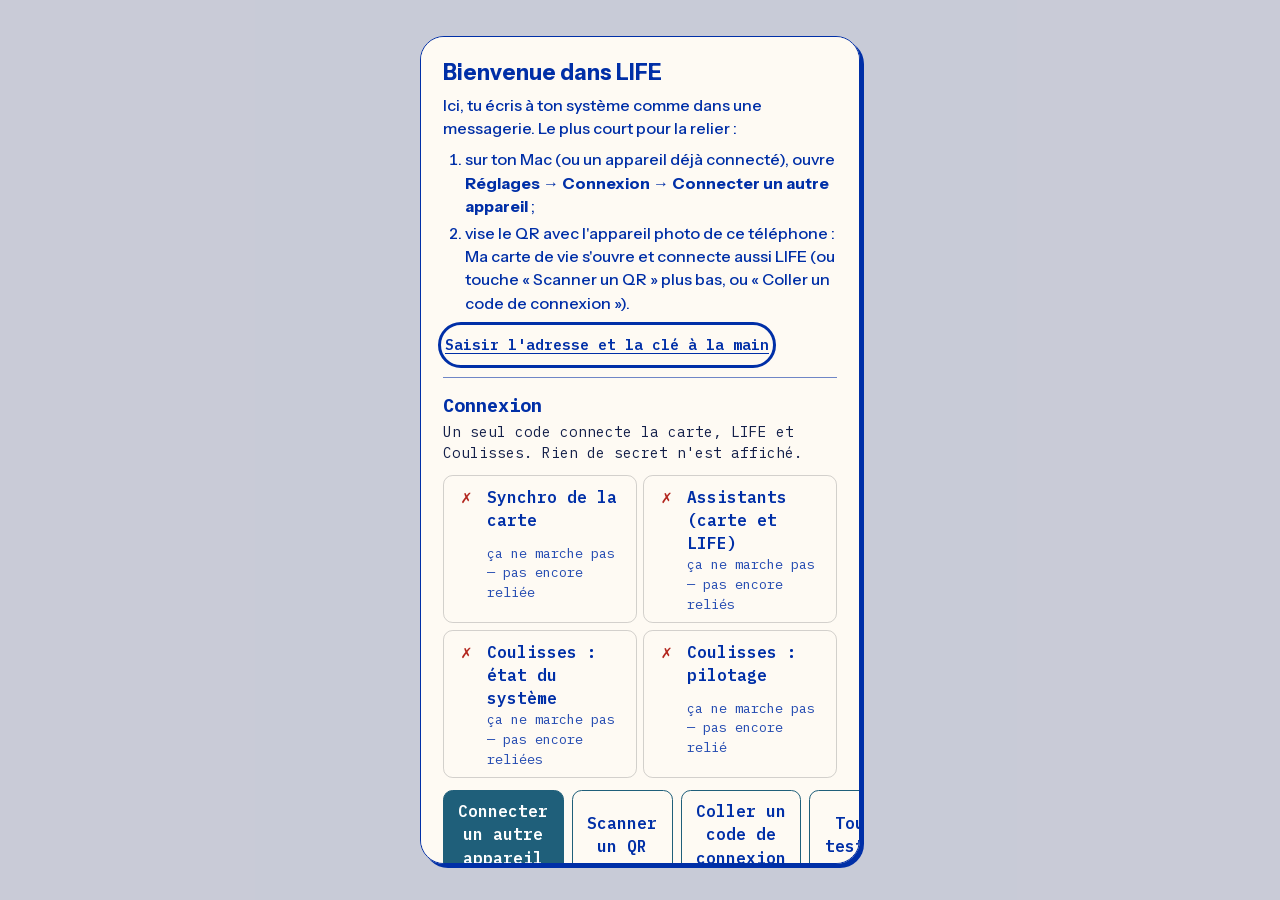
==== commit 149c5801: "LIFE V.0.0.5.5 : bouton Scanner un QR ; appareil délié (bouton Relier, page de reliage unique) Co-Au" ====
--- a/index.html
+++ b/index.html
@@ -50,17 +50,17 @@
 <dialog id="dlg" aria-labelledby="dlg-titre">
   <h2 id="dlg-titre">Clé et connexion</h2>
   <div class="accueil" id="accueil" hidden>
-    <p>Ici, tu écris à ton système comme dans une messagerie. Le plus court pour la relier :</p>
+    <p id="accueil-intro">Ici, tu écris à ton système comme dans une messagerie. Le plus court pour la relier :</p>
     <ol>
       <li>sur ton Mac (ou un appareil déjà connecté), ouvre <strong>Réglages</strong> → <strong>Connexion</strong> → <strong>Connecter un autre appareil</strong> ;</li>
-      <li>vise le QR avec l'appareil photo de ce téléphone : Ma carte de vie s'ouvre et connecte aussi LIFE (ou touche « Coller un code de connexion » plus bas).</li>
+      <li>vise le QR avec l'appareil photo de ce téléphone : Ma carte de vie s'ouvre et connecte aussi LIFE (ou touche « Scanner un QR » plus bas, ou « Coller un code de connexion »).</li>
     </ol>
     <button type="button" class="lien" id="a-la-main">Saisir l'adresse et la clé à la main</button>
   </div>
   <div id="connexion-ecran"></div>
   <details class="avance-life" id="avance-life"><summary>Avancé : saisie à la main et ancien code</summary>
   <div class="manuel">
-  <p>Colle l'adresse du lien et la clé (les mêmes que dans Ma carte de vie). Elles restent sur cet appareil. C'est la clé des apps, pas la clé GitHub de synchro : si elle est refusée, lance « zsh scripts/cocon_copier_cle_app.sh » sur le Mac, puis « Coller la clé copiée » et « Tester la connexion ».</p>
+  <p>Colle l'adresse du lien et la clé (les mêmes que dans Ma carte de vie). Elles restent sur cet appareil. C'est la clé des apps, pas la clé GitHub de synchro : si elle est refusée ou perdue, prends-la dans ton gestionnaire de mots de passe, puis « Coller la clé copiée », « Enregistrer » et « Tester la connexion ».</p>
   <input id="adresse" type="url" autocomplete="off" placeholder="Adresse du lien (commence par https://)" aria-label="Adresse du lien">
   <input id="cle" type="password" autocomplete="off" placeholder="Clé du lien" aria-label="Clé du lien">
   <input id="cle-life" type="password" autocomplete="off" placeholder="Clé propre à LIFE (facultatif)" aria-label="Clé propre à LIFE, facultative">
--- a/connexion.css
+++ b/connexion.css
@@ -3,7 +3,7 @@
 /* ===== App téléphone ===== */
 .cx { color: var(--cx-texte, inherit); font: inherit; }
 .cx .cx-titre { margin: 0 0 .25rem; font-size: 1.15rem; }
-.cx .cx-aide { margin: .25rem 0 .75rem; font-size: .9rem; line-height: 1.4; opacity: .85; }
+.cx .cx-aide { margin: .25rem 0 .75rem; font-size: .9rem; line-height: 1.4; color: var(--texte); }
 .cx .cx-liens { list-style: none; margin: 0 0 .75rem; padding: 0; display: grid; gap: .4rem; }
 .cx .cx-lien { display: grid; grid-template-columns: 1.6rem 1fr; column-gap: .5rem; align-items: baseline; padding: .5rem .6rem; border-radius: .6rem;
   border: 1px solid var(--cx-trait, rgba(128,128,128,.35)); }
@@ -22,6 +22,7 @@
   border: 1px solid var(--cx-trait, rgba(128,128,128,.6)); background: var(--cx-fond, transparent); color: var(--cx-texte, inherit); }
 .cx .cx-plus { margin: .4rem 0; display: grid; justify-items: center; gap: .4rem; }
 .cx .cx-qr { width: min(248px, 70vw); height: auto; background: #fff; padding: 8px; border-radius: .5rem; image-rendering: pixelated; }
+.cx .cx-video { width: min(320px, 90vw); aspect-ratio: 1; object-fit: cover; border-radius: .6rem; background: #000; }
 .cx .cx-etat { min-height: 1.3em; margin: .4rem 0; font-size: .9rem; }
 .cx .cx-avance { margin-top: .6rem; }
 .cx .cx-avance summary { min-height: 44px; display: flex; align-items: center; cursor: pointer; font-weight: 600; }
@@ -30,7 +31,7 @@
 /* ===== App ordinateur ===== */
 @media (min-width: 900px) and (pointer: fine) {
   .cx .cx-liens { grid-template-columns: 1fr 1fr; }
-  .cx .cx-actions { grid-template-columns: repeat(3, auto); justify-content: start; }
+  .cx .cx-actions { grid-template-columns: repeat(4, auto); justify-content: start; }
   .cx .cx-btn { width: auto; min-height: 38px; }
   .cx .cx-champ { max-width: 32rem; }
   .cx .cx-plus { justify-items: start; }
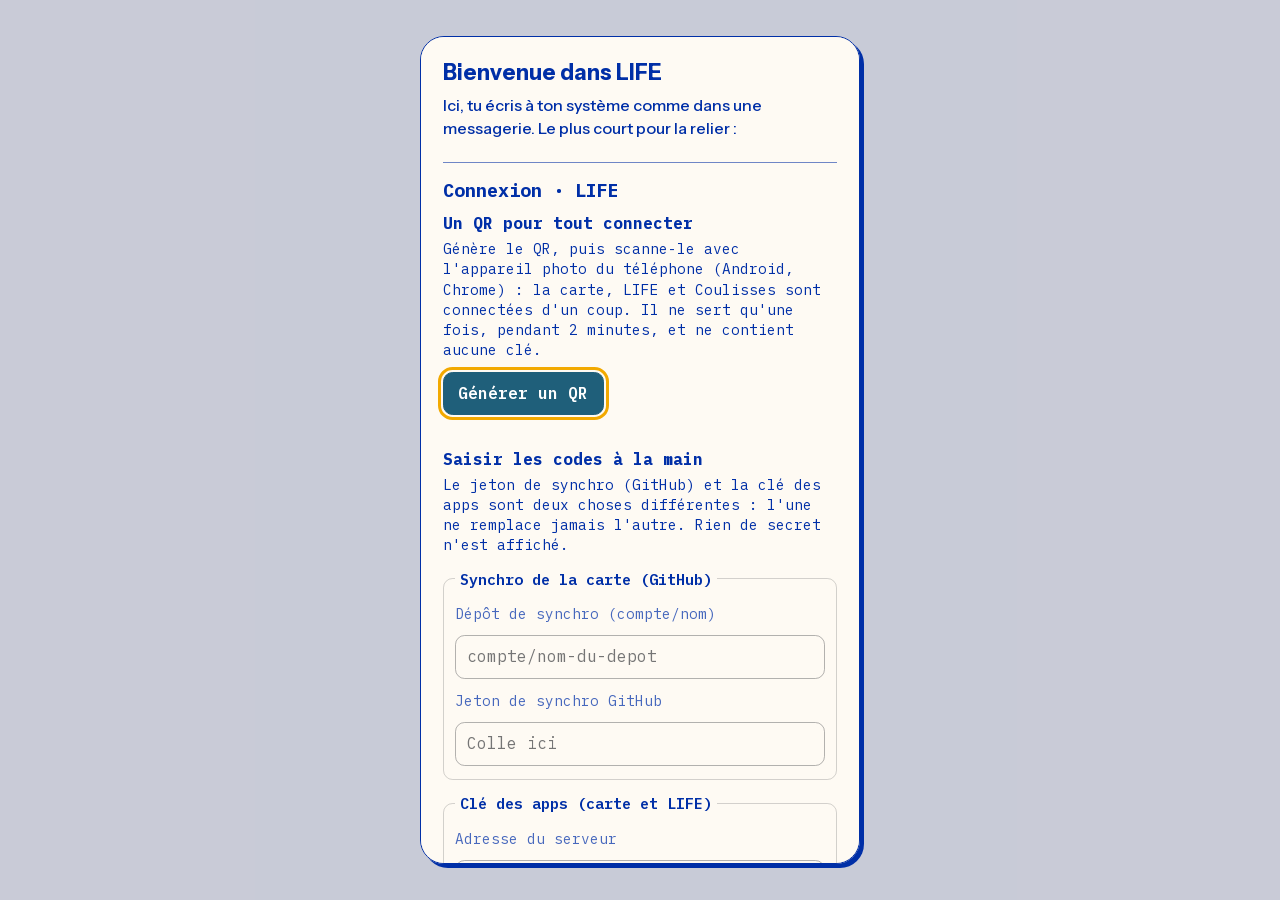
==== commit 6856b999: "LIFE V.0.0.5.6 : écran Connexion réduit à un QR (bouton) et la saisie à la main, identique à la cart" ====
--- a/index.html
+++ b/index.html
@@ -51,29 +51,9 @@
   <h2 id="dlg-titre">Clé et connexion</h2>
   <div class="accueil" id="accueil" hidden>
     <p id="accueil-intro">Ici, tu écris à ton système comme dans une messagerie. Le plus court pour la relier :</p>
-    <ol>
-      <li>sur ton Mac (ou un appareil déjà connecté), ouvre <strong>Réglages</strong> → <strong>Connexion</strong> → <strong>Connecter un autre appareil</strong> ;</li>
-      <li>vise le QR avec l'appareil photo de ce téléphone : Ma carte de vie s'ouvre et connecte aussi LIFE (ou touche « Scanner un QR » plus bas, ou « Coller un code de connexion »).</li>
-    </ol>
-    <button type="button" class="lien" id="a-la-main">Saisir l'adresse et la clé à la main</button>
   </div>
   <div id="connexion-ecran"></div>
-  <details class="avance-life" id="avance-life"><summary>Avancé : saisie à la main et ancien code</summary>
-  <div class="manuel">
-  <p>Colle l'adresse du lien et la clé (les mêmes que dans Ma carte de vie). Elles restent sur cet appareil. C'est la clé des apps, pas la clé GitHub de synchro : si elle est refusée ou perdue, prends-la dans ton gestionnaire de mots de passe, puis « Coller la clé copiée », « Enregistrer » et « Tester la connexion ».</p>
-  <input id="adresse" type="url" autocomplete="off" placeholder="Adresse du lien (commence par https://)" aria-label="Adresse du lien">
-  <input id="cle" type="password" autocomplete="off" placeholder="Clé du lien" aria-label="Clé du lien">
-  <input id="cle-life" type="password" autocomplete="off" placeholder="Clé propre à LIFE (facultatif)" aria-label="Clé propre à LIFE, facultative">
-  <div class="rang cle-bt"><button id="coller-cle">Coller la clé copiée</button><button id="copier-cle">Copier la clé</button></div>
-  <menu><button value="annuler" id="annuler">Annuler</button><button class="principal" id="garder">Enregistrer</button></menu>
-  </div>
-  <div class="appareil">
-    <h3>Connecter un autre appareil</h3>
-    <p>Sur l'ordinateur, montre le code ; sur le téléphone, vise-le avec l'appareil photo : LIFE s'ouvre, connectée, et propose de s'installer. L'adresse et la clé passent d'un appareil à l'autre, les messages sont les mêmes partout. Ce code contient ta clé : ne le montre qu'à toi.</p>
-    <div class="rang"><button id="tester">Tester la connexion</button><button id="montrer-qr">Montrer le code (téléphone)</button><button id="copier-lien">Copier le lien</button></div>
-    <img id="qr" alt="Code de connexion" hidden>
-  </div>
-  </details>
+  <menu><button value="annuler" id="annuler">Fermer</button></menu>
   <div class="appareil">
     <h3>Cet appareil</h3>
     <p id="stockage"></p>
--- a/connexion.css
+++ b/connexion.css
@@ -1,39 +1,25 @@
-/* Écran « Connexion » commun (Ma carte de vie, LIFE, Coulisses). Couleurs reprises de l'app hôte quand elle les définit
-   (--cx-texte, --cx-fond, --cx-accent) ; sinon valeurs sobres, contraste suffisant. */
+/* Écran « Connexion » commun (Ma carte de vie, LIFE, Coulisses) : un QR, et la saisie à la main. Fichier identique dans les trois apps ;
+   couleurs reprises de l'app hôte quand elle les définit (--cx-texte, --cx-fond, --cx-accent) ; sinon valeurs sobres, contraste suffisant. */
 /* ===== App téléphone ===== */
 .cx { color: var(--cx-texte, inherit); font: inherit; }
-.cx .cx-titre { margin: 0 0 .25rem; font-size: 1.15rem; }
-.cx .cx-aide { margin: .25rem 0 .75rem; font-size: .9rem; line-height: 1.4; color: var(--texte); }
-.cx .cx-liens { list-style: none; margin: 0 0 .75rem; padding: 0; display: grid; gap: .4rem; }
-.cx .cx-lien { display: grid; grid-template-columns: 1.6rem 1fr; column-gap: .5rem; align-items: baseline; padding: .5rem .6rem; border-radius: .6rem;
-  border: 1px solid var(--cx-trait, rgba(128,128,128,.35)); }
-.cx .cx-marque { font-weight: 700; font-size: 1.1rem; text-align: center; }
-.cx .cx-lien.ok .cx-marque { color: var(--cx-ok, #1b7a3a); }
-.cx .cx-lien.ko .cx-marque { color: var(--cx-ko, #b3261e); }
-.cx .cx-nom { font-weight: 600; }
-.cx .cx-detail { grid-column: 2; font-size: .85rem; opacity: .85; }
-.cx .cx-actions { display: grid; gap: .5rem; margin: .5rem 0; }
+.cx .cx-titre { margin: 0 0 .5rem; font-size: 1.15rem; }
+.cx .cx-bloc { margin: 0 0 1rem; padding: 0 0 .25rem; border: 0; }
+.cx .cx-sous { margin: .25rem 0; font-size: 1rem; }
+.cx .cx-aide { margin: .25rem 0 .75rem; font-size: .9rem; line-height: 1.4; color: var(--cx-texte, inherit); }
+.cx .cx-groupe { margin: 0 0 .75rem; padding: .4rem .7rem .6rem; border: 1px solid var(--cx-trait, rgba(128,128,128,.35)); border-radius: .6rem; min-inline-size: 0; }
+.cx .cx-legende { padding: 0 .3rem; font-weight: 600; font-size: .95rem; }
+.cx .cx-label { display: block; margin-top: .5rem; font-size: .9rem; }
 .cx .cx-btn { min-height: 44px; padding: .55rem .9rem; border-radius: .6rem; border: 1px solid var(--cx-accent, #1f5f7a); background: var(--cx-accent, #1f5f7a);
   color: var(--cx-sur-accent, #fff); font: inherit; font-weight: 600; cursor: pointer; width: 100%; }
-.cx .cx-btn.cx-sec { background: transparent; color: var(--cx-texte, inherit); }
-.cx .cx-btn.cx-danger { border-color: var(--cx-ko, #b3261e); color: var(--cx-ko, #b3261e); }
-.cx .cx-btn:focus-visible, .cx .cx-champ:focus-visible, .cx summary:focus-visible { outline: 3px solid var(--cx-focus, #f2a900); outline-offset: 2px; }
-.cx .cx-champ { box-sizing: border-box; width: 100%; min-height: 44px; padding: .5rem .7rem; margin: .4rem 0; border-radius: .6rem; font: inherit;
+.cx .cx-btn:focus-visible, .cx .cx-champ:focus-visible { outline: 3px solid var(--cx-focus, #f2a900); outline-offset: 2px; }
+.cx .cx-champ { box-sizing: border-box; width: 100%; min-height: 44px; padding: .5rem .7rem; margin: .25rem 0; border-radius: .6rem; font: inherit;
   border: 1px solid var(--cx-trait, rgba(128,128,128,.6)); background: var(--cx-fond, transparent); color: var(--cx-texte, inherit); }
 .cx .cx-plus { margin: .4rem 0; display: grid; justify-items: center; gap: .4rem; }
 .cx .cx-qr { width: min(248px, 70vw); height: auto; background: #fff; padding: 8px; border-radius: .5rem; image-rendering: pixelated; }
-.cx .cx-video { width: min(320px, 90vw); aspect-ratio: 1; object-fit: cover; border-radius: .6rem; background: #000; }
 .cx .cx-etat { min-height: 1.3em; margin: .4rem 0; font-size: .9rem; }
-.cx .cx-avance { margin-top: .6rem; }
-.cx .cx-avance summary { min-height: 44px; display: flex; align-items: center; cursor: pointer; font-weight: 600; }
-.cx .cx-avance > .cx-btn, .cx .cx-avance .cx-rec { margin-top: .5rem; }
-.cx .cx-rec { display: grid; gap: .4rem; }
 /* ===== App ordinateur ===== */
 @media (min-width: 900px) and (pointer: fine) {
-  .cx .cx-liens { grid-template-columns: 1fr 1fr; }
-  .cx .cx-actions { grid-template-columns: repeat(4, auto); justify-content: start; }
   .cx .cx-btn { width: auto; min-height: 38px; }
   .cx .cx-champ { max-width: 32rem; }
   .cx .cx-plus { justify-items: start; }
-  .cx .cx-rec { grid-template-columns: 1fr auto; align-items: center; max-width: 40rem; }
 }
